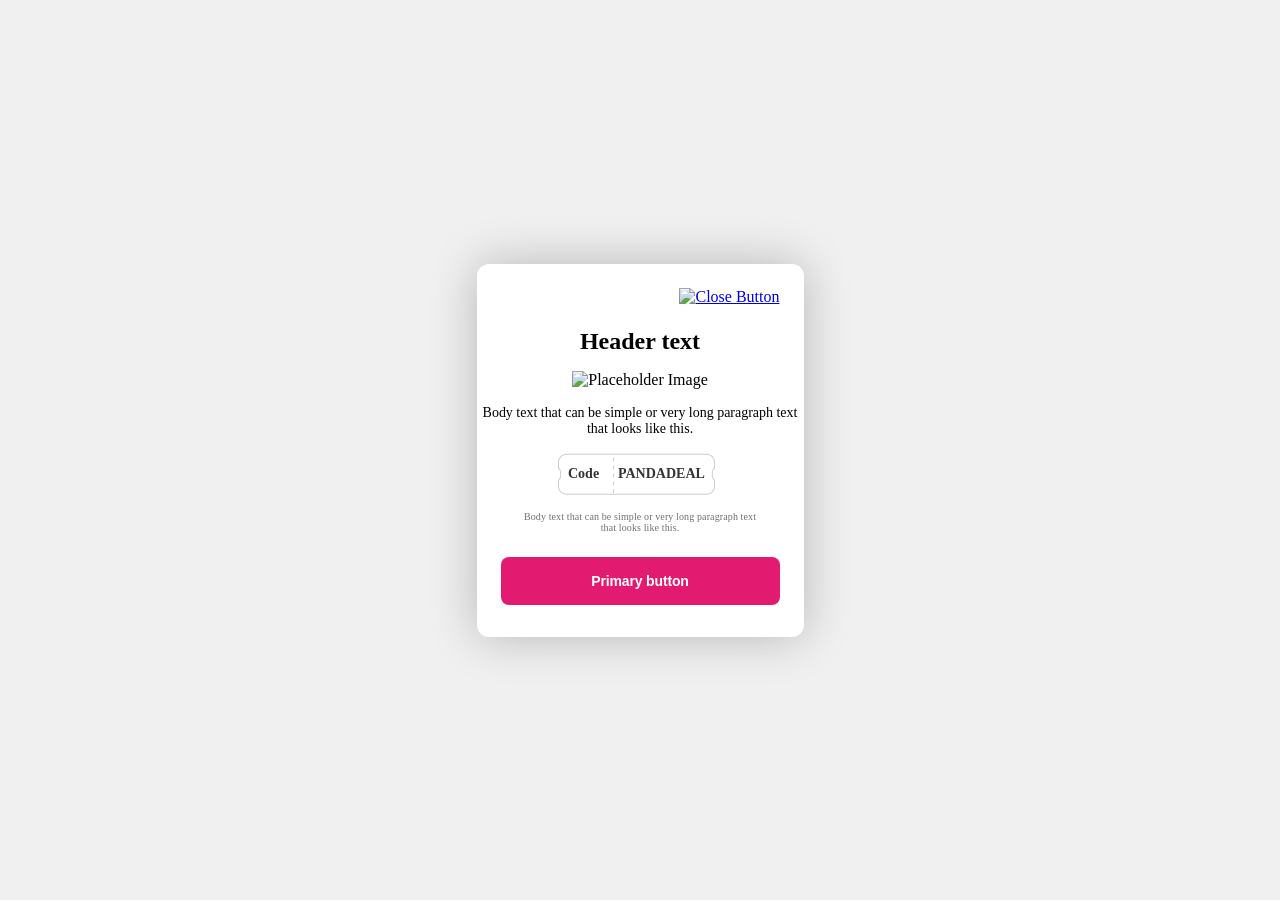
==== index.html @ 307c7c3d "new commit" ====
<!DOCTYPE html>
<html lang="en">

<head>
    <meta charset="UTF-8">
    <meta name="viewport" content="width=device-width, initial-scale=1.0">
    <title>In-App Message</title>
    <link rel="stylesheet" href="styles.css">
</head>

<body>
    <div class="message-container">
        <div class="header">
            <div class="button-close" id="btn-close">
                <a href="appboy://close"><img src="https://braze-images.com/appboy/communication/assets/svg_assets/files/668e70f3d74fef00594c760a/original.svg?1720611058" alt="Close Button"></a>
            </div>      
        </div>
        <div class="headline_container">
            <div class="headline-text">Header text</div>
        </div>
        <div class="message-image">
            <img src="https://braze-images.com/appboy/communication/assets/image_assets/images/668e70f36eff9f005a67e9f7/original.png?1720611059" alt="Placeholder Image">
        </div>
        <div class="message-body">
            <p class="body-heading">Body text that can be simple or very long paragraph text that looks like this.</p>
            <div class="code-frame"> 
                <svg xmlns="http://www.w3.org/2000/svg" width="157" height="42"
                    viewBox="0 0 157 42" fill="none">
                    <path fill-rule="evenodd" clip-rule="evenodd"
                        d="M0.5 9.25C0.5 4.83172 4.08172 1.25 8.5 1.25H148.5C152.918 1.25 156.5 4.83172 156.5 9.25V15.3325C155.209 15.8075 154.225 18.276 154.225 21.25C154.225 24.224 155.209 26.6925 156.5 27.1675V33.25C156.5 37.6683 152.918 41.25 148.5 41.25H8.5C4.08172 41.25 0.5 37.6683 0.5 33.25V27.1656C1.78874 26.6861 2.77022 24.2201 2.77022 21.25C2.77022 18.2799 1.78874 15.8139 0.5 15.3344V9.25Z"
                        fill="white" />
                    <path
                        d="M156.5 15.3325L156.673 15.8018L157 15.6813V15.3325H156.5ZM156.5 27.1675H157V26.8187L156.673 26.6982L156.5 27.1675ZM0.5 27.1656L0.32563 26.697L0 26.8182V27.1656H0.5ZM0.5 15.3344H0V15.6818L0.32563 15.803L0.5 15.3344ZM8.5 0.75C3.80558 0.75 0 4.55558 0 9.25H1C1 5.10786 4.35786 1.75 8.5 1.75V0.75ZM148.5 0.75H8.5V1.75H148.5V0.75ZM157 9.25C157 4.55558 153.194 0.75 148.5 0.75V1.75C152.642 1.75 156 5.10787 156 9.25H157ZM157 15.3325V9.25H156V15.3325H157ZM154.725 21.25C154.725 19.8138 154.963 18.5162 155.344 17.5353C155.737 16.5255 156.234 15.9629 156.673 15.8018L156.327 14.8632C155.474 15.177 154.834 16.0862 154.412 17.173C153.979 18.2886 153.725 19.7123 153.725 21.25H154.725ZM156.673 26.6982C156.234 26.5371 155.737 25.9745 155.344 24.9647C154.963 23.9838 154.725 22.6862 154.725 21.25H153.725C153.725 22.7877 153.979 24.2114 154.412 25.327C154.834 26.4138 155.474 27.323 156.327 27.6368L156.673 26.6982ZM157 33.25V27.1675H156V33.25H157ZM148.5 41.75C153.194 41.75 157 37.9444 157 33.25H156C156 37.3921 152.642 40.75 148.5 40.75V41.75ZM8.5 41.75H148.5V40.75H8.5V41.75ZM0 33.25C0 37.9444 3.80558 41.75 8.5 41.75V40.75C4.35786 40.75 1 37.3921 1 33.25H0ZM0 27.1656V33.25H1V27.1656H0ZM2.27022 21.25C2.27022 22.6843 2.03262 23.9804 1.65224 24.9609C1.26074 25.9701 0.763807 26.534 0.32563 26.697L0.67437 27.6342C1.52493 27.3177 2.16311 26.4089 2.58454 25.3226C3.01709 24.2077 3.27022 22.7857 3.27022 21.25H2.27022ZM0.32563 15.803C0.763807 15.966 1.26074 16.5299 1.65224 17.5391C2.03262 18.5196 2.27022 19.8157 2.27022 21.25H3.27022C3.27022 19.7143 3.01709 18.2923 2.58454 17.1774C2.16311 16.0911 1.52493 15.1823 0.67437 14.8658L0.32563 15.803ZM0 9.25V15.3344H1V9.25H0Z"
                        fill="#C5CFD1" />
                    <text x="10" y="25" font-family="SF Pro" font-size="14" font-weight="700" fill="#333333">Code</text>
                    <svg x="55" y="0" xmlns="http://www.w3.org/2000/svg" width="1" height="49" viewBox="0 0 1 41"
                        fill="none">
                        <path d="M0.5 0.25V40.25" stroke="#C5CFD1" stroke-dasharray="4 4" />
                    </svg>
                    <text x="60" y="25" font-family="SF Pro" font-size="14" font-weight="700"
                        fill="#333333">PANDADEAL</text>
                </svg>

            </div>
            <p class="body-paragraph">Body text that can be simple or very long paragraph text that looks like this.</p>
        </div>

        <div class="message-footer">
            <button class="primary-button">Primary button</button>
        </div>
    </div>
</body>

</html>
---- styles.css ----
:root {
    --primary-color: #E21B70;
    --primary-neutral: #333333;
    --secondary-neutral: #707070;
    --white: #ffffff;
    --headline-font-size: 24px;
    --h2-font-size: 14px;
    --p-font-size: 10px;
    --headline-line-height: 28px;
    --h2-line-height: 16px;
    --p-line-height: 11px;
    --headline-weight: 700;
    --h2-weight: 400;
    --h2-space: -0.015px;
    --p-space: 0.12px;

    --code-font-size: 14px;
    --code-line-height: 16px;
    --code-letter-spacing: -0.15px;
    --modal-shadow: 0px 0px 48px 0px rgba(0, 0, 0, 0.24);
}

@font-face {
    font-family: "SF Pro";
    src: url('https://braze-images.com/appboy/communication/assets/font_assets/files/668e7017650b090063bf6ae3/original.otf?1720610839') format("opentype");
    font-weight: 400;
    font-style: normal;
  }
  
  @font-face {
    font-family: "SF Pro";
    src: url(./fonts/SF-Pro-Text-Light.otf) format("opentype");
    font-weight: 200;
    font-style: normal;
  }
  
  @font-face {
    font-family: "Arandir";
    src: url('https://braze-images.com/appboy/communication/assets/font_assets/files/668e70162c3f1a00582545d1/original.otf?1720610838') format("opentype");
    font-weight: 300;
    font-style: normal;
  }
  
  @font-face {
    font-family: "Arandir";
    src: url('https://braze-images.com/appboy/communication/assets/font_assets/files/668e701662847c0058a18f76/original.otf?1720610838') format("opentype");
    font-weight: 700;
    font-style: normal;
  }
  
body {
    font-family: "SF Pro";
    display: flex;
    justify-content: center;
    align-items: center;
    height: 100vh;
    margin: 0;
    background-color: #f0f0f0;
}

.message-container {
    background: var(--white);
    border-radius: 12px;
    box-shadow: var(--modal-shadow);
    width: 327px;
    text-align: center;
    position: relative;
}

.header {
    padding: 24px 24px 24px 24px;
    position: relative;
}

.button-close {
    height: 16px;
    position: absolute;
    right: 24px;
    top: 24px;
    z-index: 99;
}

.headline_container {
    display: flex;
    padding: 16px 24px 16px 24px;
    flex-direction: column;
    align-items: center;
    gap: 8px;
    align-self: stretch;

}

.headline-text {
    font-family: "Arandir";
    font-size: var(--headline-font-size);
    font-weight: var(--headline-weight);
    font-feature-settings: 'salt' on;

}

.message-image img {
    width: 100%;
    height: 325.25px;
}

img {
    margin: 0;
   
    padding: 0;

}

.message-body {
    padding-top: 16px;
}

.body-heading {
    font-family: "SF Pro";
    font-size: var(--h2-font-size);
    font-weight: var(--h2-weight);
    line-height: var(--h2-line-height);
    letter-spacing: var(--h2-space);
    padding-bottom: 16px;
  

}
.body-heading p{
   margin: 0;
}

.body-paragraph {
    font-family: "SF Pro";
    font-size: var(--p-font-size);
    font-weight: var(--h2-weight);
    line-height: var(--p-line-height);
    letter-spacing: var(--p-space);
    color: var(--secondary-neutral);
    padding: 0px 40px;

}

.message-footer {
    padding: 24px 24px 32px 24px;
}

.primary-button {
    background: var(--primary-color);
    color: var(--white);
    height: 48px;
    padding: 12px 16px;
    border: none;
    border-radius: 8px;
    cursor: pointer;
    font-size: 14px;
    font-weight: 700;
    line-height: 16px;
    letter-spacing: -0.15px;
    width: 100%;
}

.message-body p {
    margin: 0;

}
.code-frame {
    display: flex;
    align-items: center;
    justify-content: center;
    margin-bottom: 16px;
}

.code-frame svg {
    margin-right: 8px;
}

.code-text {
    display: flex;
    align-items: center;
    font-family: "SF Pro";
    font-size: var(--code-font-size);
    font-weight: var(--headline-weight);
    color: var(--primary-neutral);

}

.code-text span:first-child {
    margin-right: 8px;
    font-weight: var(--h2-weight);
}
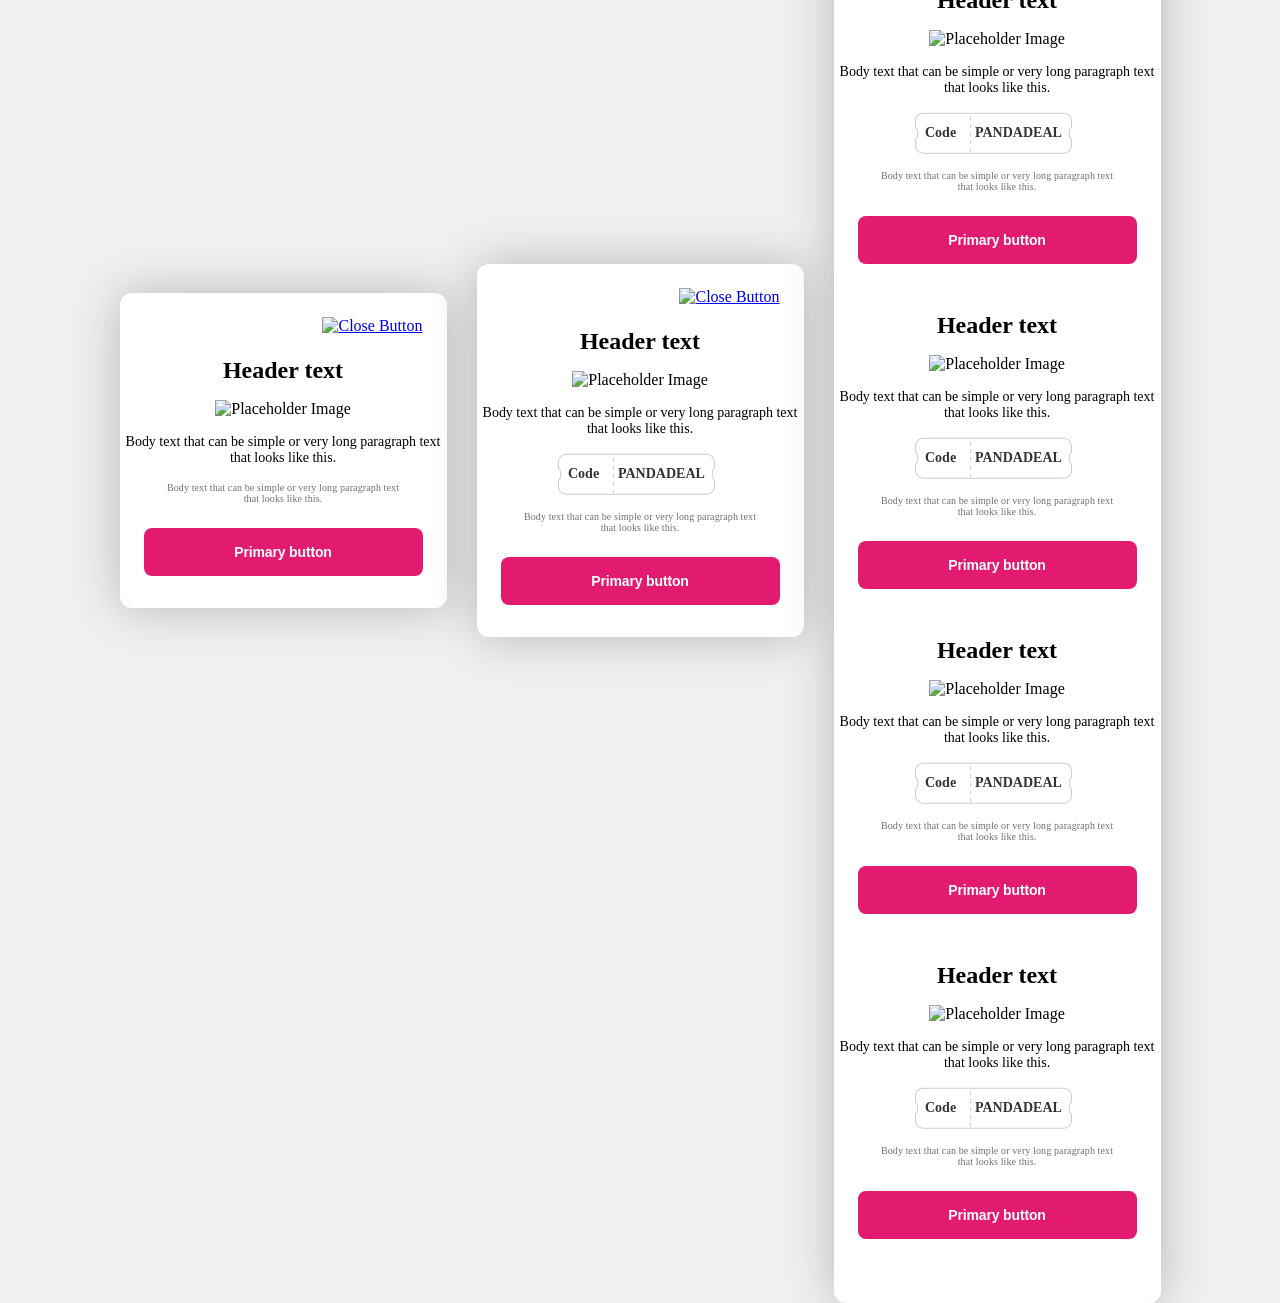
==== commit 3adb0bfa: "demo" ====
--- a/index.html
+++ b/index.html
@@ -3,12 +3,38 @@
 
 <head>
     <meta charset="UTF-8">
-    <meta name="viewport" content="width=device-width, initial-scale=1.0">
-    <title>In-App Message</title>
+    <meta name="viewport" content="width=device-width, initial-scale=1, maximum-scale=1">
+    <title>In-App Message with Slides</title>
+
+    <!-- Slick CSS -->
+    <link rel="stylesheet" href="https://cdnjs.cloudflare.com/ajax/libs/slick-carousel/1.8.1/slick.min.css">
+    <link rel="stylesheet" href="slick.css">
     <link rel="stylesheet" href="styles.css">
 </head>
 
 <body>
+    
+    <div class="message-container">
+        <div class="header">
+            <div class="button-close" id="btn-close">
+                <a href="appboy://close"><img src="https://braze-images.com/appboy/communication/assets/svg_assets/files/668e70f3d74fef00594c760a/original.svg?1720611058" alt="Close Button"></a>
+            </div>      
+        </div>
+        <div class="headline_container">
+            <div class="headline-text">Header text</div>
+        </div>
+        <div class="message-image">
+            <img src="https://braze-images.com/appboy/communication/assets/image_assets/images/668e70f36eff9f005a67e9f7/original.png?1720611059" alt="Placeholder Image">
+        </div>
+        <div class="message-body">
+            <p class="body-heading">Body text that can be simple or very long paragraph text that looks like this.</p>
+            <p class="body-paragraph">Body text that can be simple or very long paragraph text that looks like this.</p>
+        </div>
+        <div class="message-footer">
+            <button class="primary-button">Primary button</button>
+        </div>
+    </div>
+    <div style="padding-right: 30px;"></div>
     <div class="message-container">
         <div class="header">
             <div class="button-close" id="btn-close">
@@ -49,6 +75,193 @@
             <button class="primary-button">Primary button</button>
         </div>
     </div>
+    <div style="padding-right: 30px;"></div>
+
+    <div class="message-container">
+        <div class="header">
+            <div class="button-close" id="btn-close">
+                <a href="appboy://close"><img src="https://braze-images.com/appboy/communication/assets/svg_assets/files/668e70f3d74fef00594c760a/original.svg?1720611058" alt="Close Button"></a>
+            </div>      
+        </div>
+        <div class="slick-container">
+            <div class="slick-slide">
+                <div class="headline_container">
+                    <div class="headline-text">Header text</div>
+                </div>
+                <div class="message-image">
+                    <img src="https://braze-images.com/appboy/communication/assets/image_assets/images/668e70f36eff9f005a67e9f7/original.png?1720611059" alt="Placeholder Image">
+                </div>
+                <div class="message-body">
+                    <p class="body-heading">Body text that can be simple or very long paragraph text that looks like this.</p>
+                    <div class="code-frame"> 
+                        <svg xmlns="http://www.w3.org/2000/svg" width="157" height="42"
+                            viewBox="0 0 157 42" fill="none">
+                            <path fill-rule="evenodd" clip-rule="evenodd"
+                                d="M0.5 9.25C0.5 4.83172 4.08172 1.25 8.5 1.25H148.5C152.918 1.25 156.5 4.83172 156.5 9.25V15.3325C155.209 15.8075 154.225 18.276 154.225 21.25C154.225 24.224 155.209 26.6925 156.5 27.1675V33.25C156.5 37.6683 152.918 41.25 148.5 41.25H8.5C4.08172 41.25 0.5 37.6683 0.5 33.25V27.1656C1.78874 26.6861 2.77022 24.2201 2.77022 21.25C2.77022 18.2799 1.78874 15.8139 0.5 15.3344V9.25Z"
+                                fill="white" />
+                            <path
+                                d="M156.5 15.3325L156.673 15.8018L157 15.6813V15.3325H156.5ZM156.5 27.1675H157V26.8187L156.673 26.6982L156.5 27.1675ZM0.5 27.1656L0.32563 26.697L0 26.8182V27.1656H0.5ZM0.5 15.3344H0V15.6818L0.32563 15.803L0.5 15.3344ZM8.5 0.75C3.80558 0.75 0 4.55558 0 9.25H1C1 5.10786 4.35786 1.75 8.5 1.75V0.75ZM148.5 0.75H8.5V1.75H148.5V0.75ZM157 9.25C157 4.55558 153.194 0.75 148.5 0.75V1.75C152.642 1.75 156 5.10787 156 9.25H157ZM157 15.3325V9.25H156V15.3325H157ZM154.725 21.25C154.725 19.8138 154.963 18.5162 155.344 17.5353C155.737 16.5255 156.234 15.9629 156.673 15.8018L156.327 14.8632C155.474 15.177 154.834 16.0862 154.412 17.173C153.979 18.2886 153.725 19.7123 153.725 21.25H154.725ZM156.673 26.6982C156.234 26.5371 155.737 25.9745 155.344 24.9647C154.963 23.9838 154.725 22.6862 154.725 21.25H153.725C153.725 22.7877 153.979 24.2114 154.412 25.327C154.834 26.4138 155.474 27.323 156.327 27.6368L156.673 26.6982ZM157 33.25V27.1675H156V33.25H157ZM148.5 41.75C153.194 41.75 157 37.9444 157 33.25H156C156 37.3921 152.642 40.75 148.5 40.75V41.75ZM8.5 41.75H148.5V40.75H8.5V41.75ZM0 33.25C0 37.9444 3.80558 41.75 8.5 41.75V40.75C4.35786 40.75 1 37.3921 1 33.25H0ZM0 27.1656V33.25H1V27.1656H0ZM2.27022 21.25C2.27022 22.6843 2.03262 23.9804 1.65224 24.9609C1.26074 25.9701 0.763807 26.534 0.32563 26.697L0.67437 27.6342C1.52493 27.3177 2.16311 26.4089 2.58454 25.3226C3.01709 24.2077 3.27022 22.7857 3.27022 21.25H2.27022ZM0.32563 15.803C0.763807 15.966 1.26074 16.5299 1.65224 17.5391C2.03262 18.5196 2.27022 19.8157 2.27022 21.25H3.27022C3.27022 19.7143 3.01709 18.2923 2.58454 17.1774C2.16311 16.0911 1.52493 15.1823 0.67437 14.8658L0.32563 15.803ZM0 9.25V15.3344H1V9.25H0Z"
+                                fill="#C5CFD1" />
+                            <text x="10" y="25" font-family="SF Pro" font-size="14" font-weight="700" fill="#333333">Code</text>
+                            <svg x="55" y="0" xmlns="http://www.w3.org/2000/svg" width="1" height="49" viewBox="0 0 1 41"
+                                fill="none">
+                                <path d="M0.5 0.25V40.25" stroke="#C5CFD1" stroke-dasharray="4 4" />
+                            </svg>
+                            <text x="60" y="25" font-family="SF Pro" font-size="14" font-weight="700"
+                                fill="#333333">PANDADEAL</text>
+                        </svg>
+                    </div>
+                    <p class="body-paragraph">Body text that can be simple or very long paragraph text that looks like this.</p>
+                </div>
+                <div class="message-footer">
+                    <button class="primary-button">Primary button</button>
+                </div>
+            </div>
+            <div class="slick-slide">
+                <div class="headline_container">
+                    <div class="headline-text">Header text</div>
+                </div>
+                <div class="message-image">
+                    <img src="https://braze-images.com/appboy/communication/assets/image_assets/images/668e70f36eff9f005a67e9f7/original.png?1720611059" alt="Placeholder Image">
+                </div>
+                <div class="message-body">
+                    <p class="body-heading">Body text that can be simple or very long paragraph text that looks like this.</p>
+                    <div class="code-frame"> 
+                        <svg xmlns="http://www.w3.org/2000/svg" width="157" height="42"
+                            viewBox="0 0 157 42" fill="none">
+                            <path fill-rule="evenodd" clip-rule="evenodd"
+                                d="M0.5 9.25C0.5 4.83172 4.08172 1.25 8.5 1.25H148.5C152.918 1.25 156.5 4.83172 156.5 9.25V15.3325C155.209 15.8075 154.225 18.276 154.225 21.25C154.225 24.224 155.209 26.6925 156.5 27.1675V33.25C156.5 37.6683 152.918 41.25 148.5 41.25H8.5C4.08172 41.25 0.5 37.6683 0.5 33.25V27.1656C1.78874 26.6861 2.77022 24.2201 2.77022 21.25C2.77022 18.2799 1.78874 15.8139 0.5 15.3344V9.25Z"
+                                fill="white" />
+                            <path
+                                d="M156.5 15.3325L156.673 15.8018L157 15.6813V15.3325H156.5ZM156.5 27.1675H157V26.8187L156.673 26.6982L156.5 27.1675ZM0.5 27.1656L0.32563 26.697L0 26.8182V27.1656H0.5ZM0.5 15.3344H0V15.6818L0.32563 15.803L0.5 15.3344ZM8.5 0.75C3.80558 0.75 0 4.55558 0 9.25H1C1 5.10786 4.35786 1.75 8.5 1.75V0.75ZM148.5 0.75H8.5V1.75H148.5V0.75ZM157 9.25C157 4.55558 153.194 0.75 148.5 0.75V1.75C152.642 1.75 156 5.10787 156 9.25H157ZM157 15.3325V9.25H156V15.3325H157ZM154.725 21.25C154.725 19.8138 154.963 18.5162 155.344 17.5353C155.737 16.5255 156.234 15.9629 156.673 15.8018L156.327 14.8632C155.474 15.177 154.834 16.0862 154.412 17.173C153.979 18.2886 153.725 19.7123 153.725 21.25H154.725ZM156.673 26.6982C156.234 26.5371 155.737 25.9745 155.344 24.9647C154.963 23.9838 154.725 22.6862 154.725 21.25H153.725C153.725 22.7877 153.979 24.2114 154.412 25.327C154.834 26.4138 155.474 27.323 156.327 27.6368L156.673 26.6982ZM157 33.25V27.1675H156V33.25H157ZM148.5 41.75C153.194 41.75 157 37.9444 157 33.25H156C156 37.3921 152.642 40.75 148.5 40.75V41.75ZM8.5 41.75H148.5V40.75H8.5V41.75ZM0 33.25C0 37.9444 3.80558 41.75 8.5 41.75V40.75C4.35786 40.75 1 37.3921 1 33.25H0ZM0 27.1656V33.25H1V27.1656H0ZM2.27022 21.25C2.27022 22.6843 2.03262 23.9804 1.65224 24.9609C1.26074 25.9701 0.763807 26.534 0.32563 26.697L0.67437 27.6342C1.52493 27.3177 2.16311 26.4089 2.58454 25.3226C3.01709 24.2077 3.27022 22.7857 3.27022 21.25H2.27022ZM0.32563 15.803C0.763807 15.966 1.26074 16.5299 1.65224 17.5391C2.03262 18.5196 2.27022 19.8157 2.27022 21.25H3.27022C3.27022 19.7143 3.01709 18.2923 2.58454 17.1774C2.16311 16.0911 1.52493 15.1823 0.67437 14.8658L0.32563 15.803ZM0 9.25V15.3344H1V9.25H0Z"
+                                fill="#C5CFD1" />
+                            <text x="10" y="25" font-family="SF Pro" font-size="14" font-weight="700" fill="#333333">Code</text>
+                            <svg x="55" y="0" xmlns="http://www.w3.org/2000/svg" width="1" height="49" viewBox="0 0 1 41"
+                                fill="none">
+                                <path d="M0.5 0.25V40.25" stroke="#C5CFD1" stroke-dasharray="4 4" />
+                            </svg>
+                            <text x="60" y="25" font-family="SF Pro" font-size="14" font-weight="700"
+                                fill="#333333">PANDADEAL</text>
+                        </svg>
+                    </div>
+                    <p class="body-paragraph">Body text that can be simple or very long paragraph text that looks like this.</p>
+                </div>
+                <div class="message-footer">
+                    <button class="primary-button">Primary button</button>
+                </div>
+            </div>
+            <div class="slick-slide">
+                <div class="headline_container">
+                    <div class="headline-text">Header text</div>
+                </div>
+                <div class="message-image">
+                    <img src="https://braze-images.com/appboy/communication/assets/image_assets/images/668e70f36eff9f005a67e9f7/original.png?1720611059" alt="Placeholder Image">
+                </div>
+                <div class="message-body">
+                    <p class="body-heading">Body text that can be simple or very long paragraph text that looks like this.</p>
+                    <div class="code-frame"> 
+                        <svg xmlns="http://www.w3.org/2000/svg" width="157" height="42"
+                            viewBox="0 0 157 42" fill="none">
+                            <path fill-rule="evenodd" clip-rule="evenodd"
+                                d="M0.5 9.25C0.5 4.83172 4.08172 1.25 8.5 1.25H148.5C152.918 1.25 156.5 4.83172 156.5 9.25V15.3325C155.209 15.8075 154.225 18.276 154.225 21.25C154.225 24.224 155.209 26.6925 156.5 27.1675V33.25C156.5 37.6683 152.918 41.25 148.5 41.25H8.5C4.08172 41.25 0.5 37.6683 0.5 33.25V27.1656C1.78874 26.6861 2.77022 24.2201 2.77022 21.25C2.77022 18.2799 1.78874 15.8139 0.5 15.3344V9.25Z"
+                                fill="white" />
+                            <path
+                                d="M156.5 15.3325L156.673 15.8018L157 15.6813V15.3325H156.5ZM156.5 27.1675H157V26.8187L156.673 26.6982L156.5 27.1675ZM0.5 27.1656L0.32563 26.697L0 26.8182V27.1656H0.5ZM0.5 15.3344H0V15.6818L0.32563 15.803L0.5 15.3344ZM8.5 0.75C3.80558 0.75 0 4.55558 0 9.25H1C1 5.10786 4.35786 1.75 8.5 1.75V0.75ZM148.5 0.75H8.5V1.75H148.5V0.75ZM157 9.25C157 4.55558 153.194 0.75 148.5 0.75V1.75C152.642 1.75 156 5.10787 156 9.25H157ZM157 15.3325V9.25H156V15.3325H157ZM154.725 21.25C154.725 19.8138 154.963 18.5162 155.344 17.5353C155.737 16.5255 156.234 15.9629 156.673 15.8018L156.327 14.8632C155.474 15.177 154.834 16.0862 154.412 17.173C153.979 18.2886 153.725 19.7123 153.725 21.25H154.725ZM156.673 26.6982C156.234 26.5371 155.737 25.9745 155.344 24.9647C154.963 23.9838 154.725 22.6862 154.725 21.25H153.725C153.725 22.7877 153.979 24.2114 154.412 25.327C154.834 26.4138 155.474 27.323 156.327 27.6368L156.673 26.6982ZM157 33.25V27.1675H156V33.25H157ZM148.5 41.75C153.194 41.75 157 37.9444 157 33.25H156C156 37.3921 152.642 40.75 148.5 40.75V41.75ZM8.5 41.75H148.5V40.75H8.5V41.75ZM0 33.25C0 37.9444 3.80558 41.75 8.5 41.75V40.75C4.35786 40.75 1 37.3921 1 33.25H0ZM0 27.1656V33.25H1V27.1656H0ZM2.27022 21.25C2.27022 22.6843 2.03262 23.9804 1.65224 24.9609C1.26074 25.9701 0.763807 26.534 0.32563 26.697L0.67437 27.6342C1.52493 27.3177 2.16311 26.4089 2.58454 25.3226C3.01709 24.2077 3.27022 22.7857 3.27022 21.25H2.27022ZM0.32563 15.803C0.763807 15.966 1.26074 16.5299 1.65224 17.5391C2.03262 18.5196 2.27022 19.8157 2.27022 21.25H3.27022C3.27022 19.7143 3.01709 18.2923 2.58454 17.1774C2.16311 16.0911 1.52493 15.1823 0.67437 14.8658L0.32563 15.803ZM0 9.25V15.3344H1V9.25H0Z"
+                                fill="#C5CFD1" />
+                            <text x="10" y="25" font-family="SF Pro" font-size="14" font-weight="700" fill="#333333">Code</text>
+                            <svg x="55" y="0" xmlns="http://www.w3.org/2000/svg" width="1" height="49" viewBox="0 0 1 41"
+                                fill="none">
+                                <path d="M0.5 0.25V40.25" stroke="#C5CFD1" stroke-dasharray="4 4" />
+                            </svg>
+                            <text x="60" y="25" font-family="SF Pro" font-size="14" font-weight="700"
+                                fill="#333333">PANDADEAL</text>
+                        </svg>
+                    </div>
+                    <p class="body-paragraph">Body text that can be simple or very long paragraph text that looks like this.</p>
+                </div>
+                <div class="message-footer">
+                    <button class="primary-button">Primary button</button>
+                </div>
+            </div>
+            <div class="slick-slide">
+                <div class="headline_container">
+                    <div class="headline-text">Header text</div>
+                </div>
+                <div class="message-image">
+                    <img src="https://braze-images.com/appboy/communication/assets/image_assets/images/668e70f36eff9f005a67e9f7/original.png?1720611059" alt="Placeholder Image">
+                </div>
+                <div class="message-body">
+                    <p class="body-heading">Body text that can be simple or very long paragraph text that looks like this.</p>
+                    <div class="code-frame"> 
+                        <svg xmlns="http://www.w3.org/2000/svg" width="157" height="42"
+                            viewBox="0 0 157 42" fill="none">
+                            <path fill-rule="evenodd" clip-rule="evenodd"
+                                d="M0.5 9.25C0.5 4.83172 4.08172 1.25 8.5 1.25H148.5C152.918 1.25 156.5 4.83172 156.5 9.25V15.3325C155.209 15.8075 154.225 18.276 154.225 21.25C154.225 24.224 155.209 26.6925 156.5 27.1675V33.25C156.5 37.6683 152.918 41.25 148.5 41.25H8.5C4.08172 41.25 0.5 37.6683 0.5 33.25V27.1656C1.78874 26.6861 2.77022 24.2201 2.77022 21.25C2.77022 18.2799 1.78874 15.8139 0.5 15.3344V9.25Z"
+                                fill="white" />
+                            <path
+                                d="M156.5 15.3325L156.673 15.8018L157 15.6813V15.3325H156.5ZM156.5 27.1675H157V26.8187L156.673 26.6982L156.5 27.1675ZM0.5 27.1656L0.32563 26.697L0 26.8182V27.1656H0.5ZM0.5 15.3344H0V15.6818L0.32563 15.803L0.5 15.3344ZM8.5 0.75C3.80558 0.75 0 4.55558 0 9.25H1C1 5.10786 4.35786 1.75 8.5 1.75V0.75ZM148.5 0.75H8.5V1.75H148.5V0.75ZM157 9.25C157 4.55558 153.194 0.75 148.5 0.75V1.75C152.642 1.75 156 5.10787 156 9.25H157ZM157 15.3325V9.25H156V15.3325H157ZM154.725 21.25C154.725 19.8138 154.963 18.5162 155.344 17.5353C155.737 16.5255 156.234 15.9629 156.673 15.8018L156.327 14.8632C155.474 15.177 154.834 16.0862 154.412 17.173C153.979 18.2886 153.725 19.7123 153.725 21.25H154.725ZM156.673 26.6982C156.234 26.5371 155.737 25.9745 155.344 24.9647C154.963 23.9838 154.725 22.6862 154.725 21.25H153.725C153.725 22.7877 153.979 24.2114 154.412 25.327C154.834 26.4138 155.474 27.323 156.327 27.6368L156.673 26.6982ZM157 33.25V27.1675H156V33.25H157ZM148.5 41.75C153.194 41.75 157 37.9444 157 33.25H156C156 37.3921 152.642 40.75 148.5 40.75V41.75ZM8.5 41.75H148.5V40.75H8.5V41.75ZM0 33.25C0 37.9444 3.80558 41.75 8.5 41.75V40.75C4.35786 40.75 1 37.3921 1 33.25H0ZM0 27.1656V33.25H1V27.1656H0ZM2.27022 21.25C2.27022 22.6843 2.03262 23.9804 1.65224 24.9609C1.26074 25.9701 0.763807 26.534 0.32563 26.697L0.67437 27.6342C1.52493 27.3177 2.16311 26.4089 2.58454 25.3226C3.01709 24.2077 3.27022 22.7857 3.27022 21.25H2.27022ZM0.32563 15.803C0.763807 15.966 1.26074 16.5299 1.65224 17.5391C2.03262 18.5196 2.27022 19.8157 2.27022 21.25H3.27022C3.27022 19.7143 3.01709 18.2923 2.58454 17.1774C2.16311 16.0911 1.52493 15.1823 0.67437 14.8658L0.32563 15.803ZM0 9.25V15.3344H1V9.25H0Z"
+                                fill="#C5CFD1" />
+                            <text x="10" y="25" font-family="SF Pro" font-size="14" font-weight="700" fill="#333333">Code</text>
+                            <svg x="55" y="0" xmlns="http://www.w3.org/2000/svg" width="1" height="49" viewBox="0 0 1 41"
+                                fill="none">
+                                <path d="M0.5 0.25V40.25" stroke="#C5CFD1" stroke-dasharray="4 4" />
+                            </svg>
+                            <text x="60" y="25" font-family="SF Pro" font-size="14" font-weight="700"
+                                fill="#333333">PANDADEAL</text>
+                        </svg>
+                    </div>
+                    <p class="body-paragraph">Body text that can be simple or very long paragraph text that looks like this.</p>
+                </div>
+                <div class="message-footer">
+                    <button class="primary-button">Primary button</button>
+                </div>
+            </div>
+            <div class="slick-slide">
+                <div class="headline_container">
+                    <div class="headline-text">Header text</div>
+                </div>
+                <div class="message-image">
+                    <img src="https://braze-images.com/appboy/communication/assets/image_assets/images/668e70f36eff9f005a67e9f7/original.png?1720611059" alt="Placeholder Image">
+                </div>
+                <div class="message-body">
+                    <p class="body-heading">Body text that can be simple or very long paragraph text that looks like this.</p>
+                    <div class="code-frame"> 
+                        <svg xmlns="http://www.w3.org/2000/svg" width="157" height="42"
+                            viewBox="0 0 157 42" fill="none">
+                            <path fill-rule="evenodd" clip-rule="evenodd"
+                                d="M0.5 9.25C0.5 4.83172 4.08172 1.25 8.5 1.25H148.5C152.918 1.25 156.5 4.83172 156.5 9.25V15.3325C155.209 15.8075 154.225 18.276 154.225 21.25C154.225 24.224 155.209 26.6925 156.5 27.1675V33.25C156.5 37.6683 152.918 41.25 148.5 41.25H8.5C4.08172 41.25 0.5 37.6683 0.5 33.25V27.1656C1.78874 26.6861 2.77022 24.2201 2.77022 21.25C2.77022 18.2799 1.78874 15.8139 0.5 15.3344V9.25Z"
+                                fill="white" />
+                            <path
+                                d="M156.5 15.3325L156.673 15.8018L157 15.6813V15.3325H156.5ZM156.5 27.1675H157V26.8187L156.673 26.6982L156.5 27.1675ZM0.5 27.1656L0.32563 26.697L0 26.8182V27.1656H0.5ZM0.5 15.3344H0V15.6818L0.32563 15.803L0.5 15.3344ZM8.5 0.75C3.80558 0.75 0 4.55558 0 9.25H1C1 5.10786 4.35786 1.75 8.5 1.75V0.75ZM148.5 0.75H8.5V1.75H148.5V0.75ZM157 9.25C157 4.55558 153.194 0.75 148.5 0.75V1.75C152.642 1.75 156 5.10787 156 9.25H157ZM157 15.3325V9.25H156V15.3325H157ZM154.725 21.25C154.725 19.8138 154.963 18.5162 155.344 17.5353C155.737 16.5255 156.234 15.9629 156.673 15.8018L156.327 14.8632C155.474 15.177 154.834 16.0862 154.412 17.173C153.979 18.2886 153.725 19.7123 153.725 21.25H154.725ZM156.673 26.6982C156.234 26.5371 155.737 25.9745 155.344 24.9647C154.963 23.9838 154.725 22.6862 154.725 21.25H153.725C153.725 22.7877 153.979 24.2114 154.412 25.327C154.834 26.4138 155.474 27.323 156.327 27.6368L156.673 26.6982ZM157 33.25V27.1675H156V33.25H157ZM148.5 41.75C153.194 41.75 157 37.9444 157 33.25H156C156 37.3921 152.642 40.75 148.5 40.75V41.75ZM8.5 41.75H148.5V40.75H8.5V41.75ZM0 33.25C0 37.9444 3.80558 41.75 8.5 41.75V40.75C4.35786 40.75 1 37.3921 1 33.25H0ZM0 27.1656V33.25H1V27.1656H0ZM2.27022 21.25C2.27022 22.6843 2.03262 23.9804 1.65224 24.9609C1.26074 25.9701 0.763807 26.534 0.32563 26.697L0.67437 27.6342C1.52493 27.3177 2.16311 26.4089 2.58454 25.3226C3.01709 24.2077 3.27022 22.7857 3.27022 21.25H2.27022ZM0.32563 15.803C0.763807 15.966 1.26074 16.5299 1.65224 17.5391C2.03262 18.5196 2.27022 19.8157 2.27022 21.25H3.27022C3.27022 19.7143 3.01709 18.2923 2.58454 17.1774C2.16311 16.0911 1.52493 15.1823 0.67437 14.8658L0.32563 15.803ZM0 9.25V15.3344H1V9.25H0Z"
+                                fill="#C5CFD1" />
+                            <text x="10" y="25" font-family="SF Pro" font-size="14" font-weight="700" fill="#333333">Code</text>
+                            <svg x="55" y="0" xmlns="http://www.w3.org/2000/svg" width="1" height="49" viewBox="0 0 1 41"
+                                fill="none">
+                                <path d="M0.5 0.25V40.25" stroke="#C5CFD1" stroke-dasharray="4 4" />
+                            </svg>
+                            <text x="60" y="25" font-family="SF Pro" font-size="14" font-weight="700"
+                                fill="#333333">PANDADEAL</text>
+                        </svg>
+                    </div>
+                    <p class="body-paragraph">Body text that can be simple or very long paragraph text that looks like this.</p>
+                </div>
+                <div class="message-footer">
+                    <button class="primary-button">Primary button</button>
+                </div>
+            </div>
+        </div>
+
+      <div class="slick-controls">
+            <img class="slick-prev" src="https://braze-images.com/appboy/communication/assets/svg_assets/files/668e70f350547b005adc2de9/original.svg?1720611059" alt="">
+            <div class="slick-dots"></div>
+            <img class="slick-next" src="https://braze-images.com/appboy/communication/assets/svg_assets/files/668e70f3568e4d00591649b5/original.svg?1720611059" alt="">
+        </div> 
+    </div>
+
+    <!-- jQuery and Slick JS -->
+    <script src="https://ajax.googleapis.com/ajax/libs/jquery/3.6.0/jquery.min.js"></script>
+    <script src="https://cdnjs.cloudflare.com/ajax/libs/slick-carousel/1.8.1/slick.min.js"></script>
+    <script src="script.js"></script>
 </body>
 
-</html>+</html>
--- a/styles.css
+++ b/styles.css
@@ -3,6 +3,7 @@
     --primary-neutral: #333333;
     --secondary-neutral: #707070;
     --white: #ffffff;
+    --neutral-inactive: #CACACA;
     --headline-font-size: 24px;
     --h2-font-size: 14px;
     --p-font-size: 10px;
@@ -13,14 +14,10 @@
     --h2-weight: 400;
     --h2-space: -0.015px;
     --p-space: 0.12px;
-
-    --code-font-size: 14px;
-    --code-line-height: 16px;
-    --code-letter-spacing: -0.15px;
     --modal-shadow: 0px 0px 48px 0px rgba(0, 0, 0, 0.24);
-}
-
-@font-face {
+  }
+  
+  @font-face {
     font-family: "SF Pro";
     src: url('https://braze-images.com/appboy/communication/assets/font_assets/files/668e7017650b090063bf6ae3/original.otf?1720610839') format("opentype");
     font-weight: 400;
@@ -48,7 +45,7 @@
     font-style: normal;
   }
   
-body {
+  body {
     font-family: "SF Pro";
     display: flex;
     justify-content: center;
@@ -56,65 +53,65 @@
     height: 100vh;
     margin: 0;
     background-color: #f0f0f0;
-}
-
-.message-container {
+  }
+  
+  .message-container {
     background: var(--white);
     border-radius: 12px;
     box-shadow: var(--modal-shadow);
     width: 327px;
     text-align: center;
     position: relative;
-}
-
-.header {
+  }
+  
+  .header {
     padding: 24px 24px 24px 24px;
     position: relative;
-}
-
-.button-close {
+  }
+  
+  .button-close {
     height: 16px;
     position: absolute;
     right: 24px;
     top: 24px;
     z-index: 99;
-}
-
-.headline_container {
+  }
+  
+  .headline_container {
     display: flex;
     padding: 16px 24px 16px 24px;
     flex-direction: column;
     align-items: center;
     gap: 8px;
     align-self: stretch;
-
-}
-
-.headline-text {
+  
+  }
+  
+  .headline-text {
     font-family: "Arandir";
     font-size: var(--headline-font-size);
     font-weight: var(--headline-weight);
     font-feature-settings: 'salt' on;
-
-}
-
-.message-image img {
+  
+  }
+  
+  .message-image img {
     width: 100%;
     height: 325.25px;
-}
-
-img {
+  }
+  
+  img {
     margin: 0;
    
     padding: 0;
-
-}
-
-.message-body {
+  
+  }
+  
+  .message-body {
     padding-top: 16px;
-}
-
-.body-heading {
+  }
+  
+  .body-heading {
     font-family: "SF Pro";
     font-size: var(--h2-font-size);
     font-weight: var(--h2-weight);
@@ -122,13 +119,39 @@
     letter-spacing: var(--h2-space);
     padding-bottom: 16px;
   
-
-}
-.body-heading p{
+  
+  }
+  .body-heading p{
    margin: 0;
-}
-
-.body-paragraph {
+  }
+  .code-frame {
+    display: flex;
+    align-items: center;
+    justify-content: center;
+    margin-bottom: 16px;
+  }
+  
+  .code-frame svg {
+    margin-right: 8px;
+  }
+  
+  .code-text {
+    display: flex;
+    align-items: center;
+    font-family: "SF Pro";
+    font-size: var(--code-font-size);
+    font-weight: var(--headline-weight);
+    color: var(--primary-neutral);
+  
+  }
+  
+  .code-text span:first-child {
+    margin-right: 8px;
+    font-weight: var(--h2-weight);
+  }
+  
+  
+  .body-paragraph {
     font-family: "SF Pro";
     font-size: var(--p-font-size);
     font-weight: var(--h2-weight);
@@ -136,14 +159,14 @@
     letter-spacing: var(--p-space);
     color: var(--secondary-neutral);
     padding: 0px 40px;
-
-}
-
-.message-footer {
+  
+  }
+  
+  .message-footer {
     padding: 24px 24px 32px 24px;
-}
-
-.primary-button {
+  }
+  
+  .primary-button {
     background: var(--primary-color);
     color: var(--white);
     height: 48px;
@@ -156,34 +179,90 @@
     line-height: 16px;
     letter-spacing: -0.15px;
     width: 100%;
-}
-
-.message-body p {
-    margin: 0;
-
-}
-.code-frame {
-    display: flex;
-    align-items: center;
-    justify-content: center;
-    margin-bottom: 16px;
-}
-
-.code-frame svg {
-    margin-right: 8px;
-}
-
-.code-text {
-    display: flex;
-    align-items: center;
-    font-family: "SF Pro";
-    font-size: var(--code-font-size);
-    font-weight: var(--headline-weight);
-    color: var(--primary-neutral);
-
-}
-
-.code-text span:first-child {
-    margin-right: 8px;
-    font-weight: var(--h2-weight);
-}
+  }
+  
+  .message-body p {
+    margin: 0;
+  
+  }
+  
+  .slick-controls {
+    position: relative;
+    display: flex;
+    justify-content: center;
+    align-items: center;
+    padding-bottom: 32px;
+  }
+  
+  .slick-prev,
+  .slick-next {
+    font-size: 0;
+    line-height: 0;
+    position: absolute;
+    display: block;
+    width: 16px;
+    height: 16px;
+    padding: 0;
+    cursor: pointer;
+    color: transparent;
+    border: none;
+    outline: none;
+    background: transparent;
+  }
+  
+  .slick-prev {
+    left: 24px;
+  }
+  
+  .slick-next {
+    right: 24px;
+  }
+  
+  .slick-dots {
+    display: flex !important;
+    justify-content: center;
+    align-items: center;
+    list-style: none;
+    padding: 0;
+    margin: 0;
+    position: absolute;
+    bottom: 15px;
+    left: 50%;
+    transform: translateX(-50%);
+  }
+  
+  .slick-dots li {
+    position: relative;
+    display: inline-block;
+    padding: 0;
+    cursor: pointer;
+    transition: margin 0.3s ease;
+  }
+  
+  .slick-dots li button {
+    font-size: 0;
+    line-height: 0;
+    display: block;
+    height: 8px;
+    padding: 0;
+    cursor: pointer;
+    color: transparent;
+    border: 0;
+    outline: none;
+    background: transparent;
+    transition: width 0.3s ease;
+  }
+  
+  .slick-dots li button:before {
+    content: '';
+    display: block;
+    height: 8px;
+    background-color: var(--neutral-inactive);
+    border-radius: 4px;
+    transition: background-color 0.3s ease;
+  }
+  
+  .slick-dots li.slick-active button:before {
+    background-color: var(--secondary-neutral);
+  }
+  
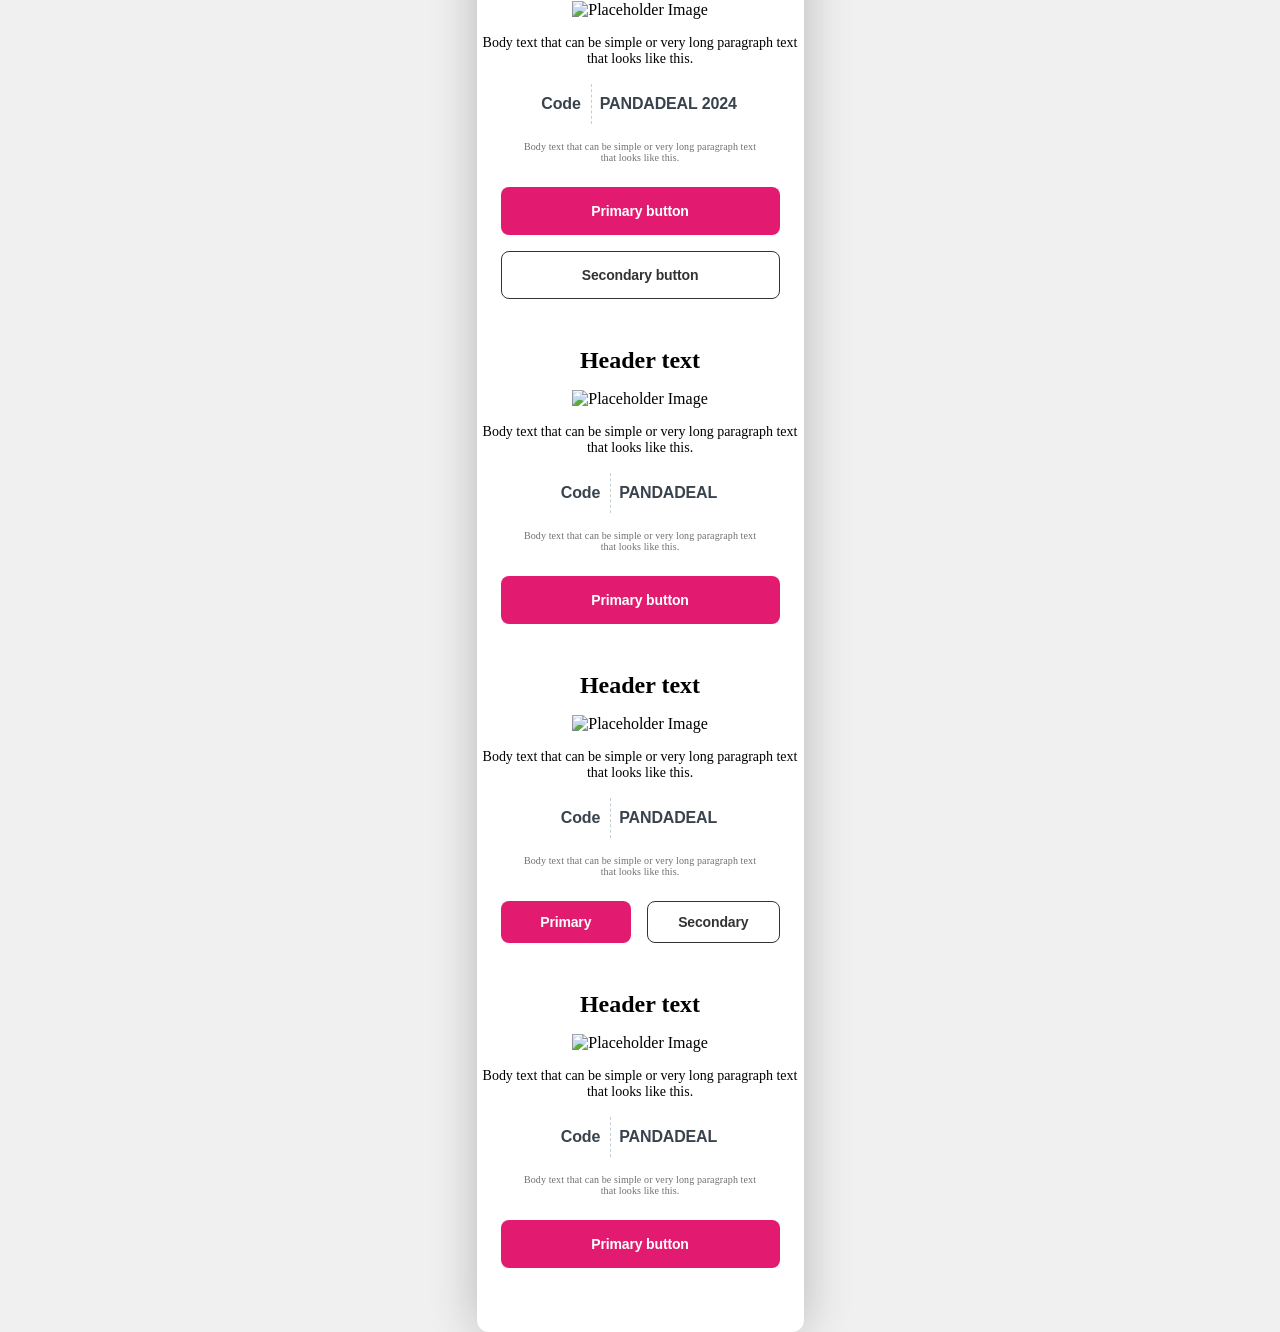
==== commit c2fa5ff6: "updates" ====
--- a/index.html
+++ b/index.html
@@ -8,75 +8,11 @@
 
     <!-- Slick CSS -->
     <link rel="stylesheet" href="https://cdnjs.cloudflare.com/ajax/libs/slick-carousel/1.8.1/slick.min.css">
-    <link rel="stylesheet" href="slick.css">
     <link rel="stylesheet" href="styles.css">
+    <link href="https://fonts.cdnfonts.com/css/sf-pro-display" rel="stylesheet">
 </head>
 
 <body>
-    
-    <div class="message-container">
-        <div class="header">
-            <div class="button-close" id="btn-close">
-                <a href="appboy://close"><img src="https://braze-images.com/appboy/communication/assets/svg_assets/files/668e70f3d74fef00594c760a/original.svg?1720611058" alt="Close Button"></a>
-            </div>      
-        </div>
-        <div class="headline_container">
-            <div class="headline-text">Header text</div>
-        </div>
-        <div class="message-image">
-            <img src="https://braze-images.com/appboy/communication/assets/image_assets/images/668e70f36eff9f005a67e9f7/original.png?1720611059" alt="Placeholder Image">
-        </div>
-        <div class="message-body">
-            <p class="body-heading">Body text that can be simple or very long paragraph text that looks like this.</p>
-            <p class="body-paragraph">Body text that can be simple or very long paragraph text that looks like this.</p>
-        </div>
-        <div class="message-footer">
-            <button class="primary-button">Primary button</button>
-        </div>
-    </div>
-    <div style="padding-right: 30px;"></div>
-    <div class="message-container">
-        <div class="header">
-            <div class="button-close" id="btn-close">
-                <a href="appboy://close"><img src="https://braze-images.com/appboy/communication/assets/svg_assets/files/668e70f3d74fef00594c760a/original.svg?1720611058" alt="Close Button"></a>
-            </div>      
-        </div>
-        <div class="headline_container">
-            <div class="headline-text">Header text</div>
-        </div>
-        <div class="message-image">
-            <img src="https://braze-images.com/appboy/communication/assets/image_assets/images/668e70f36eff9f005a67e9f7/original.png?1720611059" alt="Placeholder Image">
-        </div>
-        <div class="message-body">
-            <p class="body-heading">Body text that can be simple or very long paragraph text that looks like this.</p>
-            <div class="code-frame"> 
-                <svg xmlns="http://www.w3.org/2000/svg" width="157" height="42"
-                    viewBox="0 0 157 42" fill="none">
-                    <path fill-rule="evenodd" clip-rule="evenodd"
-                        d="M0.5 9.25C0.5 4.83172 4.08172 1.25 8.5 1.25H148.5C152.918 1.25 156.5 4.83172 156.5 9.25V15.3325C155.209 15.8075 154.225 18.276 154.225 21.25C154.225 24.224 155.209 26.6925 156.5 27.1675V33.25C156.5 37.6683 152.918 41.25 148.5 41.25H8.5C4.08172 41.25 0.5 37.6683 0.5 33.25V27.1656C1.78874 26.6861 2.77022 24.2201 2.77022 21.25C2.77022 18.2799 1.78874 15.8139 0.5 15.3344V9.25Z"
-                        fill="white" />
-                    <path
-                        d="M156.5 15.3325L156.673 15.8018L157 15.6813V15.3325H156.5ZM156.5 27.1675H157V26.8187L156.673 26.6982L156.5 27.1675ZM0.5 27.1656L0.32563 26.697L0 26.8182V27.1656H0.5ZM0.5 15.3344H0V15.6818L0.32563 15.803L0.5 15.3344ZM8.5 0.75C3.80558 0.75 0 4.55558 0 9.25H1C1 5.10786 4.35786 1.75 8.5 1.75V0.75ZM148.5 0.75H8.5V1.75H148.5V0.75ZM157 9.25C157 4.55558 153.194 0.75 148.5 0.75V1.75C152.642 1.75 156 5.10787 156 9.25H157ZM157 15.3325V9.25H156V15.3325H157ZM154.725 21.25C154.725 19.8138 154.963 18.5162 155.344 17.5353C155.737 16.5255 156.234 15.9629 156.673 15.8018L156.327 14.8632C155.474 15.177 154.834 16.0862 154.412 17.173C153.979 18.2886 153.725 19.7123 153.725 21.25H154.725ZM156.673 26.6982C156.234 26.5371 155.737 25.9745 155.344 24.9647C154.963 23.9838 154.725 22.6862 154.725 21.25H153.725C153.725 22.7877 153.979 24.2114 154.412 25.327C154.834 26.4138 155.474 27.323 156.327 27.6368L156.673 26.6982ZM157 33.25V27.1675H156V33.25H157ZM148.5 41.75C153.194 41.75 157 37.9444 157 33.25H156C156 37.3921 152.642 40.75 148.5 40.75V41.75ZM8.5 41.75H148.5V40.75H8.5V41.75ZM0 33.25C0 37.9444 3.80558 41.75 8.5 41.75V40.75C4.35786 40.75 1 37.3921 1 33.25H0ZM0 27.1656V33.25H1V27.1656H0ZM2.27022 21.25C2.27022 22.6843 2.03262 23.9804 1.65224 24.9609C1.26074 25.9701 0.763807 26.534 0.32563 26.697L0.67437 27.6342C1.52493 27.3177 2.16311 26.4089 2.58454 25.3226C3.01709 24.2077 3.27022 22.7857 3.27022 21.25H2.27022ZM0.32563 15.803C0.763807 15.966 1.26074 16.5299 1.65224 17.5391C2.03262 18.5196 2.27022 19.8157 2.27022 21.25H3.27022C3.27022 19.7143 3.01709 18.2923 2.58454 17.1774C2.16311 16.0911 1.52493 15.1823 0.67437 14.8658L0.32563 15.803ZM0 9.25V15.3344H1V9.25H0Z"
-                        fill="#C5CFD1" />
-                    <text x="10" y="25" font-family="SF Pro" font-size="14" font-weight="700" fill="#333333">Code</text>
-                    <svg x="55" y="0" xmlns="http://www.w3.org/2000/svg" width="1" height="49" viewBox="0 0 1 41"
-                        fill="none">
-                        <path d="M0.5 0.25V40.25" stroke="#C5CFD1" stroke-dasharray="4 4" />
-                    </svg>
-                    <text x="60" y="25" font-family="SF Pro" font-size="14" font-weight="700"
-                        fill="#333333">PANDADEAL</text>
-                </svg>
-
-            </div>
-            <p class="body-paragraph">Body text that can be simple or very long paragraph text that looks like this.</p>
-        </div>
-
-        <div class="message-footer">
-            <button class="primary-button">Primary button</button>
-        </div>
-    </div>
-    <div style="padding-right: 30px;"></div>
-
     <div class="message-container">
         <div class="header">
             <div class="button-close" id="btn-close">
@@ -93,23 +29,17 @@
                 </div>
                 <div class="message-body">
                     <p class="body-heading">Body text that can be simple or very long paragraph text that looks like this.</p>
-                    <div class="code-frame"> 
-                        <svg xmlns="http://www.w3.org/2000/svg" width="157" height="42"
-                            viewBox="0 0 157 42" fill="none">
-                            <path fill-rule="evenodd" clip-rule="evenodd"
-                                d="M0.5 9.25C0.5 4.83172 4.08172 1.25 8.5 1.25H148.5C152.918 1.25 156.5 4.83172 156.5 9.25V15.3325C155.209 15.8075 154.225 18.276 154.225 21.25C154.225 24.224 155.209 26.6925 156.5 27.1675V33.25C156.5 37.6683 152.918 41.25 148.5 41.25H8.5C4.08172 41.25 0.5 37.6683 0.5 33.25V27.1656C1.78874 26.6861 2.77022 24.2201 2.77022 21.25C2.77022 18.2799 1.78874 15.8139 0.5 15.3344V9.25Z"
-                                fill="white" />
-                            <path
-                                d="M156.5 15.3325L156.673 15.8018L157 15.6813V15.3325H156.5ZM156.5 27.1675H157V26.8187L156.673 26.6982L156.5 27.1675ZM0.5 27.1656L0.32563 26.697L0 26.8182V27.1656H0.5ZM0.5 15.3344H0V15.6818L0.32563 15.803L0.5 15.3344ZM8.5 0.75C3.80558 0.75 0 4.55558 0 9.25H1C1 5.10786 4.35786 1.75 8.5 1.75V0.75ZM148.5 0.75H8.5V1.75H148.5V0.75ZM157 9.25C157 4.55558 153.194 0.75 148.5 0.75V1.75C152.642 1.75 156 5.10787 156 9.25H157ZM157 15.3325V9.25H156V15.3325H157ZM154.725 21.25C154.725 19.8138 154.963 18.5162 155.344 17.5353C155.737 16.5255 156.234 15.9629 156.673 15.8018L156.327 14.8632C155.474 15.177 154.834 16.0862 154.412 17.173C153.979 18.2886 153.725 19.7123 153.725 21.25H154.725ZM156.673 26.6982C156.234 26.5371 155.737 25.9745 155.344 24.9647C154.963 23.9838 154.725 22.6862 154.725 21.25H153.725C153.725 22.7877 153.979 24.2114 154.412 25.327C154.834 26.4138 155.474 27.323 156.327 27.6368L156.673 26.6982ZM157 33.25V27.1675H156V33.25H157ZM148.5 41.75C153.194 41.75 157 37.9444 157 33.25H156C156 37.3921 152.642 40.75 148.5 40.75V41.75ZM8.5 41.75H148.5V40.75H8.5V41.75ZM0 33.25C0 37.9444 3.80558 41.75 8.5 41.75V40.75C4.35786 40.75 1 37.3921 1 33.25H0ZM0 27.1656V33.25H1V27.1656H0ZM2.27022 21.25C2.27022 22.6843 2.03262 23.9804 1.65224 24.9609C1.26074 25.9701 0.763807 26.534 0.32563 26.697L0.67437 27.6342C1.52493 27.3177 2.16311 26.4089 2.58454 25.3226C3.01709 24.2077 3.27022 22.7857 3.27022 21.25H2.27022ZM0.32563 15.803C0.763807 15.966 1.26074 16.5299 1.65224 17.5391C2.03262 18.5196 2.27022 19.8157 2.27022 21.25H3.27022C3.27022 19.7143 3.01709 18.2923 2.58454 17.1774C2.16311 16.0911 1.52493 15.1823 0.67437 14.8658L0.32563 15.803ZM0 9.25V15.3344H1V9.25H0Z"
-                                fill="#C5CFD1" />
-                            <text x="10" y="25" font-family="SF Pro" font-size="14" font-weight="700" fill="#333333">Code</text>
-                            <svg x="55" y="0" xmlns="http://www.w3.org/2000/svg" width="1" height="49" viewBox="0 0 1 41"
-                                fill="none">
-                                <path d="M0.5 0.25V40.25" stroke="#C5CFD1" stroke-dasharray="4 4" />
-                            </svg>
-                            <text x="60" y="25" font-family="SF Pro" font-size="14" font-weight="700"
-                                fill="#333333">PANDADEAL</text>
-                        </svg>
+                    <div class="code-frame">
+                        <div class="code-frame__voucher">
+                            <div class="code-frame__voucher-body">
+                                <div id="left" class="code-frame__cap"></div>
+                                <div class="code-frame__voucher-text">
+                                    <span class="code-frame__text">Code</span>
+                                    <span class="code-frame__text">PANDADEAL</span>
+                                </div>
+                                <div id="right" class="code-frame__cap"></div>
+                            </div>
+                        </div>
                     </div>
                     <p class="body-paragraph">Body text that can be simple or very long paragraph text that looks like this.</p>
                 </div>
@@ -126,23 +56,45 @@
                 </div>
                 <div class="message-body">
                     <p class="body-heading">Body text that can be simple or very long paragraph text that looks like this.</p>
-                    <div class="code-frame"> 
-                        <svg xmlns="http://www.w3.org/2000/svg" width="157" height="42"
-                            viewBox="0 0 157 42" fill="none">
-                            <path fill-rule="evenodd" clip-rule="evenodd"
-                                d="M0.5 9.25C0.5 4.83172 4.08172 1.25 8.5 1.25H148.5C152.918 1.25 156.5 4.83172 156.5 9.25V15.3325C155.209 15.8075 154.225 18.276 154.225 21.25C154.225 24.224 155.209 26.6925 156.5 27.1675V33.25C156.5 37.6683 152.918 41.25 148.5 41.25H8.5C4.08172 41.25 0.5 37.6683 0.5 33.25V27.1656C1.78874 26.6861 2.77022 24.2201 2.77022 21.25C2.77022 18.2799 1.78874 15.8139 0.5 15.3344V9.25Z"
-                                fill="white" />
-                            <path
-                                d="M156.5 15.3325L156.673 15.8018L157 15.6813V15.3325H156.5ZM156.5 27.1675H157V26.8187L156.673 26.6982L156.5 27.1675ZM0.5 27.1656L0.32563 26.697L0 26.8182V27.1656H0.5ZM0.5 15.3344H0V15.6818L0.32563 15.803L0.5 15.3344ZM8.5 0.75C3.80558 0.75 0 4.55558 0 9.25H1C1 5.10786 4.35786 1.75 8.5 1.75V0.75ZM148.5 0.75H8.5V1.75H148.5V0.75ZM157 9.25C157 4.55558 153.194 0.75 148.5 0.75V1.75C152.642 1.75 156 5.10787 156 9.25H157ZM157 15.3325V9.25H156V15.3325H157ZM154.725 21.25C154.725 19.8138 154.963 18.5162 155.344 17.5353C155.737 16.5255 156.234 15.9629 156.673 15.8018L156.327 14.8632C155.474 15.177 154.834 16.0862 154.412 17.173C153.979 18.2886 153.725 19.7123 153.725 21.25H154.725ZM156.673 26.6982C156.234 26.5371 155.737 25.9745 155.344 24.9647C154.963 23.9838 154.725 22.6862 154.725 21.25H153.725C153.725 22.7877 153.979 24.2114 154.412 25.327C154.834 26.4138 155.474 27.323 156.327 27.6368L156.673 26.6982ZM157 33.25V27.1675H156V33.25H157ZM148.5 41.75C153.194 41.75 157 37.9444 157 33.25H156C156 37.3921 152.642 40.75 148.5 40.75V41.75ZM8.5 41.75H148.5V40.75H8.5V41.75ZM0 33.25C0 37.9444 3.80558 41.75 8.5 41.75V40.75C4.35786 40.75 1 37.3921 1 33.25H0ZM0 27.1656V33.25H1V27.1656H0ZM2.27022 21.25C2.27022 22.6843 2.03262 23.9804 1.65224 24.9609C1.26074 25.9701 0.763807 26.534 0.32563 26.697L0.67437 27.6342C1.52493 27.3177 2.16311 26.4089 2.58454 25.3226C3.01709 24.2077 3.27022 22.7857 3.27022 21.25H2.27022ZM0.32563 15.803C0.763807 15.966 1.26074 16.5299 1.65224 17.5391C2.03262 18.5196 2.27022 19.8157 2.27022 21.25H3.27022C3.27022 19.7143 3.01709 18.2923 2.58454 17.1774C2.16311 16.0911 1.52493 15.1823 0.67437 14.8658L0.32563 15.803ZM0 9.25V15.3344H1V9.25H0Z"
-                                fill="#C5CFD1" />
-                            <text x="10" y="25" font-family="SF Pro" font-size="14" font-weight="700" fill="#333333">Code</text>
-                            <svg x="55" y="0" xmlns="http://www.w3.org/2000/svg" width="1" height="49" viewBox="0 0 1 41"
-                                fill="none">
-                                <path d="M0.5 0.25V40.25" stroke="#C5CFD1" stroke-dasharray="4 4" />
-                            </svg>
-                            <text x="60" y="25" font-family="SF Pro" font-size="14" font-weight="700"
-                                fill="#333333">PANDADEAL</text>
-                        </svg>
+                    <div class="code-frame">
+                        <div class="code-frame__voucher">
+                            <div class="code-frame__voucher-body">
+                                <div id="left" class="code-frame__cap"></div>
+                                <div class="code-frame__voucher-text">
+                                    <span class="code-frame__text">Code</span>
+                                    <span class="code-frame__text">PANDADEAL 2024</span>
+                                </div>
+                                <div id="right" class="code-frame__cap"></div>
+                            </div>
+                        </div>
+                    </div>
+                    <p class="body-paragraph">Body text that can be simple or very long paragraph text that looks like this.</p>
+                </div>
+                <div class="message-footer">
+                    <button class="primary-button">Primary button</button>
+            <button class="secondary-button">Secondary button</button>
+                </div>
+            </div>
+            <div class="slick-slide">
+                <div class="headline_container">
+                    <div class="headline-text">Header text</div>
+                </div>
+                <div class="message-image">
+                    <img src="https://braze-images.com/appboy/communication/assets/image_assets/images/668e70f36eff9f005a67e9f7/original.png?1720611059" alt="Placeholder Image">
+                </div>
+                <div class="message-body">
+                    <p class="body-heading">Body text that can be simple or very long paragraph text that looks like this.</p>
+                    <div class="code-frame">
+                        <div class="code-frame__voucher">
+                            <div class="code-frame__voucher-body">
+                                <div id="left" class="code-frame__cap"></div>
+                                <div class="code-frame__voucher-text">
+                                    <span class="code-frame__text">Code</span>
+                                    <span class="code-frame__text">PANDADEAL</span>
+                                </div>
+                                <div id="right" class="code-frame__cap"></div>
+                            </div>
+                        </div>
                     </div>
                     <p class="body-paragraph">Body text that can be simple or very long paragraph text that looks like this.</p>
                 </div>
@@ -159,28 +111,25 @@
                 </div>
                 <div class="message-body">
                     <p class="body-heading">Body text that can be simple or very long paragraph text that looks like this.</p>
-                    <div class="code-frame"> 
-                        <svg xmlns="http://www.w3.org/2000/svg" width="157" height="42"
-                            viewBox="0 0 157 42" fill="none">
-                            <path fill-rule="evenodd" clip-rule="evenodd"
-                                d="M0.5 9.25C0.5 4.83172 4.08172 1.25 8.5 1.25H148.5C152.918 1.25 156.5 4.83172 156.5 9.25V15.3325C155.209 15.8075 154.225 18.276 154.225 21.25C154.225 24.224 155.209 26.6925 156.5 27.1675V33.25C156.5 37.6683 152.918 41.25 148.5 41.25H8.5C4.08172 41.25 0.5 37.6683 0.5 33.25V27.1656C1.78874 26.6861 2.77022 24.2201 2.77022 21.25C2.77022 18.2799 1.78874 15.8139 0.5 15.3344V9.25Z"
-                                fill="white" />
-                            <path
-                                d="M156.5 15.3325L156.673 15.8018L157 15.6813V15.3325H156.5ZM156.5 27.1675H157V26.8187L156.673 26.6982L156.5 27.1675ZM0.5 27.1656L0.32563 26.697L0 26.8182V27.1656H0.5ZM0.5 15.3344H0V15.6818L0.32563 15.803L0.5 15.3344ZM8.5 0.75C3.80558 0.75 0 4.55558 0 9.25H1C1 5.10786 4.35786 1.75 8.5 1.75V0.75ZM148.5 0.75H8.5V1.75H148.5V0.75ZM157 9.25C157 4.55558 153.194 0.75 148.5 0.75V1.75C152.642 1.75 156 5.10787 156 9.25H157ZM157 15.3325V9.25H156V15.3325H157ZM154.725 21.25C154.725 19.8138 154.963 18.5162 155.344 17.5353C155.737 16.5255 156.234 15.9629 156.673 15.8018L156.327 14.8632C155.474 15.177 154.834 16.0862 154.412 17.173C153.979 18.2886 153.725 19.7123 153.725 21.25H154.725ZM156.673 26.6982C156.234 26.5371 155.737 25.9745 155.344 24.9647C154.963 23.9838 154.725 22.6862 154.725 21.25H153.725C153.725 22.7877 153.979 24.2114 154.412 25.327C154.834 26.4138 155.474 27.323 156.327 27.6368L156.673 26.6982ZM157 33.25V27.1675H156V33.25H157ZM148.5 41.75C153.194 41.75 157 37.9444 157 33.25H156C156 37.3921 152.642 40.75 148.5 40.75V41.75ZM8.5 41.75H148.5V40.75H8.5V41.75ZM0 33.25C0 37.9444 3.80558 41.75 8.5 41.75V40.75C4.35786 40.75 1 37.3921 1 33.25H0ZM0 27.1656V33.25H1V27.1656H0ZM2.27022 21.25C2.27022 22.6843 2.03262 23.9804 1.65224 24.9609C1.26074 25.9701 0.763807 26.534 0.32563 26.697L0.67437 27.6342C1.52493 27.3177 2.16311 26.4089 2.58454 25.3226C3.01709 24.2077 3.27022 22.7857 3.27022 21.25H2.27022ZM0.32563 15.803C0.763807 15.966 1.26074 16.5299 1.65224 17.5391C2.03262 18.5196 2.27022 19.8157 2.27022 21.25H3.27022C3.27022 19.7143 3.01709 18.2923 2.58454 17.1774C2.16311 16.0911 1.52493 15.1823 0.67437 14.8658L0.32563 15.803ZM0 9.25V15.3344H1V9.25H0Z"
-                                fill="#C5CFD1" />
-                            <text x="10" y="25" font-family="SF Pro" font-size="14" font-weight="700" fill="#333333">Code</text>
-                            <svg x="55" y="0" xmlns="http://www.w3.org/2000/svg" width="1" height="49" viewBox="0 0 1 41"
-                                fill="none">
-                                <path d="M0.5 0.25V40.25" stroke="#C5CFD1" stroke-dasharray="4 4" />
-                            </svg>
-                            <text x="60" y="25" font-family="SF Pro" font-size="14" font-weight="700"
-                                fill="#333333">PANDADEAL</text>
-                        </svg>
+                    <div class="code-frame">
+                        <div class="code-frame__voucher">
+                            <div class="code-frame__voucher-body">
+                                <div id="left" class="code-frame__cap"></div>
+                                <div class="code-frame__voucher-text">
+                                    <span class="code-frame__text">Code</span>
+                                    <span class="code-frame__text">PANDADEAL</span>
+                                </div>
+                                <div id="right" class="code-frame__cap"></div>
+                            </div>
+                        </div>
                     </div>
                     <p class="body-paragraph">Body text that can be simple or very long paragraph text that looks like this.</p>
                 </div>
                 <div class="message-footer">
-                    <button class="primary-button">Primary button</button>
+                    <div class="button-container">
+                        <button class="primary-button__inline">Primary</button>
+                        <button class="secondary-button__inline">Secondary</button>
+                    </div>
                 </div>
             </div>
             <div class="slick-slide">
@@ -192,56 +141,17 @@
                 </div>
                 <div class="message-body">
                     <p class="body-heading">Body text that can be simple or very long paragraph text that looks like this.</p>
-                    <div class="code-frame"> 
-                        <svg xmlns="http://www.w3.org/2000/svg" width="157" height="42"
-                            viewBox="0 0 157 42" fill="none">
-                            <path fill-rule="evenodd" clip-rule="evenodd"
-                                d="M0.5 9.25C0.5 4.83172 4.08172 1.25 8.5 1.25H148.5C152.918 1.25 156.5 4.83172 156.5 9.25V15.3325C155.209 15.8075 154.225 18.276 154.225 21.25C154.225 24.224 155.209 26.6925 156.5 27.1675V33.25C156.5 37.6683 152.918 41.25 148.5 41.25H8.5C4.08172 41.25 0.5 37.6683 0.5 33.25V27.1656C1.78874 26.6861 2.77022 24.2201 2.77022 21.25C2.77022 18.2799 1.78874 15.8139 0.5 15.3344V9.25Z"
-                                fill="white" />
-                            <path
-                                d="M156.5 15.3325L156.673 15.8018L157 15.6813V15.3325H156.5ZM156.5 27.1675H157V26.8187L156.673 26.6982L156.5 27.1675ZM0.5 27.1656L0.32563 26.697L0 26.8182V27.1656H0.5ZM0.5 15.3344H0V15.6818L0.32563 15.803L0.5 15.3344ZM8.5 0.75C3.80558 0.75 0 4.55558 0 9.25H1C1 5.10786 4.35786 1.75 8.5 1.75V0.75ZM148.5 0.75H8.5V1.75H148.5V0.75ZM157 9.25C157 4.55558 153.194 0.75 148.5 0.75V1.75C152.642 1.75 156 5.10787 156 9.25H157ZM157 15.3325V9.25H156V15.3325H157ZM154.725 21.25C154.725 19.8138 154.963 18.5162 155.344 17.5353C155.737 16.5255 156.234 15.9629 156.673 15.8018L156.327 14.8632C155.474 15.177 154.834 16.0862 154.412 17.173C153.979 18.2886 153.725 19.7123 153.725 21.25H154.725ZM156.673 26.6982C156.234 26.5371 155.737 25.9745 155.344 24.9647C154.963 23.9838 154.725 22.6862 154.725 21.25H153.725C153.725 22.7877 153.979 24.2114 154.412 25.327C154.834 26.4138 155.474 27.323 156.327 27.6368L156.673 26.6982ZM157 33.25V27.1675H156V33.25H157ZM148.5 41.75C153.194 41.75 157 37.9444 157 33.25H156C156 37.3921 152.642 40.75 148.5 40.75V41.75ZM8.5 41.75H148.5V40.75H8.5V41.75ZM0 33.25C0 37.9444 3.80558 41.75 8.5 41.75V40.75C4.35786 40.75 1 37.3921 1 33.25H0ZM0 27.1656V33.25H1V27.1656H0ZM2.27022 21.25C2.27022 22.6843 2.03262 23.9804 1.65224 24.9609C1.26074 25.9701 0.763807 26.534 0.32563 26.697L0.67437 27.6342C1.52493 27.3177 2.16311 26.4089 2.58454 25.3226C3.01709 24.2077 3.27022 22.7857 3.27022 21.25H2.27022ZM0.32563 15.803C0.763807 15.966 1.26074 16.5299 1.65224 17.5391C2.03262 18.5196 2.27022 19.8157 2.27022 21.25H3.27022C3.27022 19.7143 3.01709 18.2923 2.58454 17.1774C2.16311 16.0911 1.52493 15.1823 0.67437 14.8658L0.32563 15.803ZM0 9.25V15.3344H1V9.25H0Z"
-                                fill="#C5CFD1" />
-                            <text x="10" y="25" font-family="SF Pro" font-size="14" font-weight="700" fill="#333333">Code</text>
-                            <svg x="55" y="0" xmlns="http://www.w3.org/2000/svg" width="1" height="49" viewBox="0 0 1 41"
-                                fill="none">
-                                <path d="M0.5 0.25V40.25" stroke="#C5CFD1" stroke-dasharray="4 4" />
-                            </svg>
-                            <text x="60" y="25" font-family="SF Pro" font-size="14" font-weight="700"
-                                fill="#333333">PANDADEAL</text>
-                        </svg>
-                    </div>
-                    <p class="body-paragraph">Body text that can be simple or very long paragraph text that looks like this.</p>
-                </div>
-                <div class="message-footer">
-                    <button class="primary-button">Primary button</button>
-                </div>
-            </div>
-            <div class="slick-slide">
-                <div class="headline_container">
-                    <div class="headline-text">Header text</div>
-                </div>
-                <div class="message-image">
-                    <img src="https://braze-images.com/appboy/communication/assets/image_assets/images/668e70f36eff9f005a67e9f7/original.png?1720611059" alt="Placeholder Image">
-                </div>
-                <div class="message-body">
-                    <p class="body-heading">Body text that can be simple or very long paragraph text that looks like this.</p>
-                    <div class="code-frame"> 
-                        <svg xmlns="http://www.w3.org/2000/svg" width="157" height="42"
-                            viewBox="0 0 157 42" fill="none">
-                            <path fill-rule="evenodd" clip-rule="evenodd"
-                                d="M0.5 9.25C0.5 4.83172 4.08172 1.25 8.5 1.25H148.5C152.918 1.25 156.5 4.83172 156.5 9.25V15.3325C155.209 15.8075 154.225 18.276 154.225 21.25C154.225 24.224 155.209 26.6925 156.5 27.1675V33.25C156.5 37.6683 152.918 41.25 148.5 41.25H8.5C4.08172 41.25 0.5 37.6683 0.5 33.25V27.1656C1.78874 26.6861 2.77022 24.2201 2.77022 21.25C2.77022 18.2799 1.78874 15.8139 0.5 15.3344V9.25Z"
-                                fill="white" />
-                            <path
-                                d="M156.5 15.3325L156.673 15.8018L157 15.6813V15.3325H156.5ZM156.5 27.1675H157V26.8187L156.673 26.6982L156.5 27.1675ZM0.5 27.1656L0.32563 26.697L0 26.8182V27.1656H0.5ZM0.5 15.3344H0V15.6818L0.32563 15.803L0.5 15.3344ZM8.5 0.75C3.80558 0.75 0 4.55558 0 9.25H1C1 5.10786 4.35786 1.75 8.5 1.75V0.75ZM148.5 0.75H8.5V1.75H148.5V0.75ZM157 9.25C157 4.55558 153.194 0.75 148.5 0.75V1.75C152.642 1.75 156 5.10787 156 9.25H157ZM157 15.3325V9.25H156V15.3325H157ZM154.725 21.25C154.725 19.8138 154.963 18.5162 155.344 17.5353C155.737 16.5255 156.234 15.9629 156.673 15.8018L156.327 14.8632C155.474 15.177 154.834 16.0862 154.412 17.173C153.979 18.2886 153.725 19.7123 153.725 21.25H154.725ZM156.673 26.6982C156.234 26.5371 155.737 25.9745 155.344 24.9647C154.963 23.9838 154.725 22.6862 154.725 21.25H153.725C153.725 22.7877 153.979 24.2114 154.412 25.327C154.834 26.4138 155.474 27.323 156.327 27.6368L156.673 26.6982ZM157 33.25V27.1675H156V33.25H157ZM148.5 41.75C153.194 41.75 157 37.9444 157 33.25H156C156 37.3921 152.642 40.75 148.5 40.75V41.75ZM8.5 41.75H148.5V40.75H8.5V41.75ZM0 33.25C0 37.9444 3.80558 41.75 8.5 41.75V40.75C4.35786 40.75 1 37.3921 1 33.25H0ZM0 27.1656V33.25H1V27.1656H0ZM2.27022 21.25C2.27022 22.6843 2.03262 23.9804 1.65224 24.9609C1.26074 25.9701 0.763807 26.534 0.32563 26.697L0.67437 27.6342C1.52493 27.3177 2.16311 26.4089 2.58454 25.3226C3.01709 24.2077 3.27022 22.7857 3.27022 21.25H2.27022ZM0.32563 15.803C0.763807 15.966 1.26074 16.5299 1.65224 17.5391C2.03262 18.5196 2.27022 19.8157 2.27022 21.25H3.27022C3.27022 19.7143 3.01709 18.2923 2.58454 17.1774C2.16311 16.0911 1.52493 15.1823 0.67437 14.8658L0.32563 15.803ZM0 9.25V15.3344H1V9.25H0Z"
-                                fill="#C5CFD1" />
-                            <text x="10" y="25" font-family="SF Pro" font-size="14" font-weight="700" fill="#333333">Code</text>
-                            <svg x="55" y="0" xmlns="http://www.w3.org/2000/svg" width="1" height="49" viewBox="0 0 1 41"
-                                fill="none">
-                                <path d="M0.5 0.25V40.25" stroke="#C5CFD1" stroke-dasharray="4 4" />
-                            </svg>
-                            <text x="60" y="25" font-family="SF Pro" font-size="14" font-weight="700"
-                                fill="#333333">PANDADEAL</text>
-                        </svg>
+                    <div class="code-frame">
+                        <div class="code-frame__voucher">
+                            <div class="code-frame__voucher-body">
+                                <div id="left" class="code-frame__cap"></div>
+                                <div class="code-frame__voucher-text">
+                                    <span class="code-frame__text">Code</span>
+                                    <span class="code-frame__text">PANDADEAL</span>
+                                </div>
+                                <div id="right" class="code-frame__cap"></div>
+                            </div>
+                        </div>
                     </div>
                     <p class="body-paragraph">Body text that can be simple or very long paragraph text that looks like this.</p>
                 </div>
--- a/styles.css
+++ b/styles.css
@@ -2,6 +2,7 @@
     --primary-color: #E21B70;
     --primary-neutral: #333333;
     --secondary-neutral: #707070;
+    --secondary-interaction: #39434D;
     --white: #ffffff;
     --neutral-inactive: #CACACA;
     --headline-font-size: 24px;
@@ -180,12 +181,61 @@
     letter-spacing: -0.15px;
     width: 100%;
   }
-  
+
+  .secondary-button {
+    background: var(--white);
+    color: var(    --primary-neutral);
+    height: 48px;
+    padding: 12px 16px;
+    border: 1px solid  var( --primary-neutral);
+    border-radius: 8px;
+    cursor: pointer;
+    font-size: 14px;
+    font-weight: 700;
+    line-height: 16px;
+    letter-spacing: -0.15px;
+    width: 100%;
+    margin-top: 16px;
+}
+
+.button-container {
+  display: flex;
+  justify-content: space-between;
+  gap: 16px;
+
+
+}
+
+
+.primary-button__inline, .secondary-button__inline {
+  padding: 12px 16px;
+  border-radius: 8px;
+  cursor: pointer;
+  font-size: 14px;
+  font-weight: 700;
+  line-height: 16px;
+  letter-spacing: -0.15px;
+  flex: 1;
+}
+
+.primary-button__inline {
+  background: var(--primary-color);
+  color: var(--white);
+  border: none;
+}
+
+.secondary-button__inline {
+  background: var(--white);
+  color: var(--primary-neutral);
+  border: 1px solid var(--primary-neutral);
+}
+
   .message-body p {
     margin: 0;
   
   }
   
+
   .slick-controls {
     position: relative;
     display: flex;
@@ -229,6 +279,7 @@
     bottom: 15px;
     left: 50%;
     transform: translateX(-50%);
+  
   }
   
   .slick-dots li {
@@ -237,6 +288,8 @@
     padding: 0;
     cursor: pointer;
     transition: margin 0.3s ease;
+    color: var( --neutral-inactive);
+  
   }
   
   .slick-dots li button {
@@ -257,12 +310,94 @@
     content: '';
     display: block;
     height: 8px;
-    background-color: var(--neutral-inactive);
+    background-color: var(  --secondary-neutral);
     border-radius: 4px;
     transition: background-color 0.3s ease;
   }
   
-  .slick-dots li.slick-active button:before {
-    background-color: var(--secondary-neutral);
-  }
-  +  
+
+  .code-frame {
+    display: flex;
+    align-items: center;
+    justify-content: center;
+    margin-bottom: 16px;
+}
+
+.code-frame__svg {
+    margin-right: 8px;
+}
+
+.code-frame__text {
+    display: flex;
+    align-items: center;
+    font-family: 'SF Pro Display', sans-serif;                                 
+    font-size: var(--code-font-size);
+    font-weight: 700;
+    color: var(--secondary-interaction);
+    letter-spacing: -0.15px;
+
+}
+
+.code-frame__text span:first-child {
+    margin-right: 8px;
+ 
+}
+
+.code-frame__voucher {
+    flex: 0 0 auto;
+    display: flex;
+    padding: 0;
+    height: 42px;
+    justify-content: center;
+}
+
+.code-frame__voucher-body {
+    display: flex;
+    position: relative;
+    background-clip: border-box;
+    overflow: hidden;
+    flex-direction: row;
+}
+
+.code-frame__voucher-text {
+    flex: 1 1 auto;
+    display: flex;
+    flex-direction: row;
+    align-items: center;
+    justify-content: space-between;
+    background-image: url(https://braze-images.com/appboy/communication/assets/svg_assets/files/66965616c27893005894b394/original.svg?1721128469);
+    background-repeat: repeat-x;
+}
+
+.code-frame__voucher-text span {
+    flex: 1 1 auto;
+}
+
+.code-frame__cap {
+    flex: 1 1 9px;
+    height: 42px;
+    width: 15px;
+}
+
+#left {
+    background-image: url(https://braze-images.com/appboy/communication/assets/svg_assets/files/6696561516effc00598ec7ae/original.svg?1721128469);
+}
+
+#right {
+    background-image: url(https://braze-images.com/appboy/communication/assets/svg_assets/files/669656161b758d0059cdac61/original.svg?1721128470);
+}
+
+.code-frame__text {
+    padding-top: 11px;
+    padding-bottom: 11px;
+}
+
+.code-frame__text:first-child {
+    padding-right: 8px;
+    border-right: dashed 1.5px #C5CFD1;
+}
+
+.code-frame__text:last-child {
+    padding-left: 8px;
+}
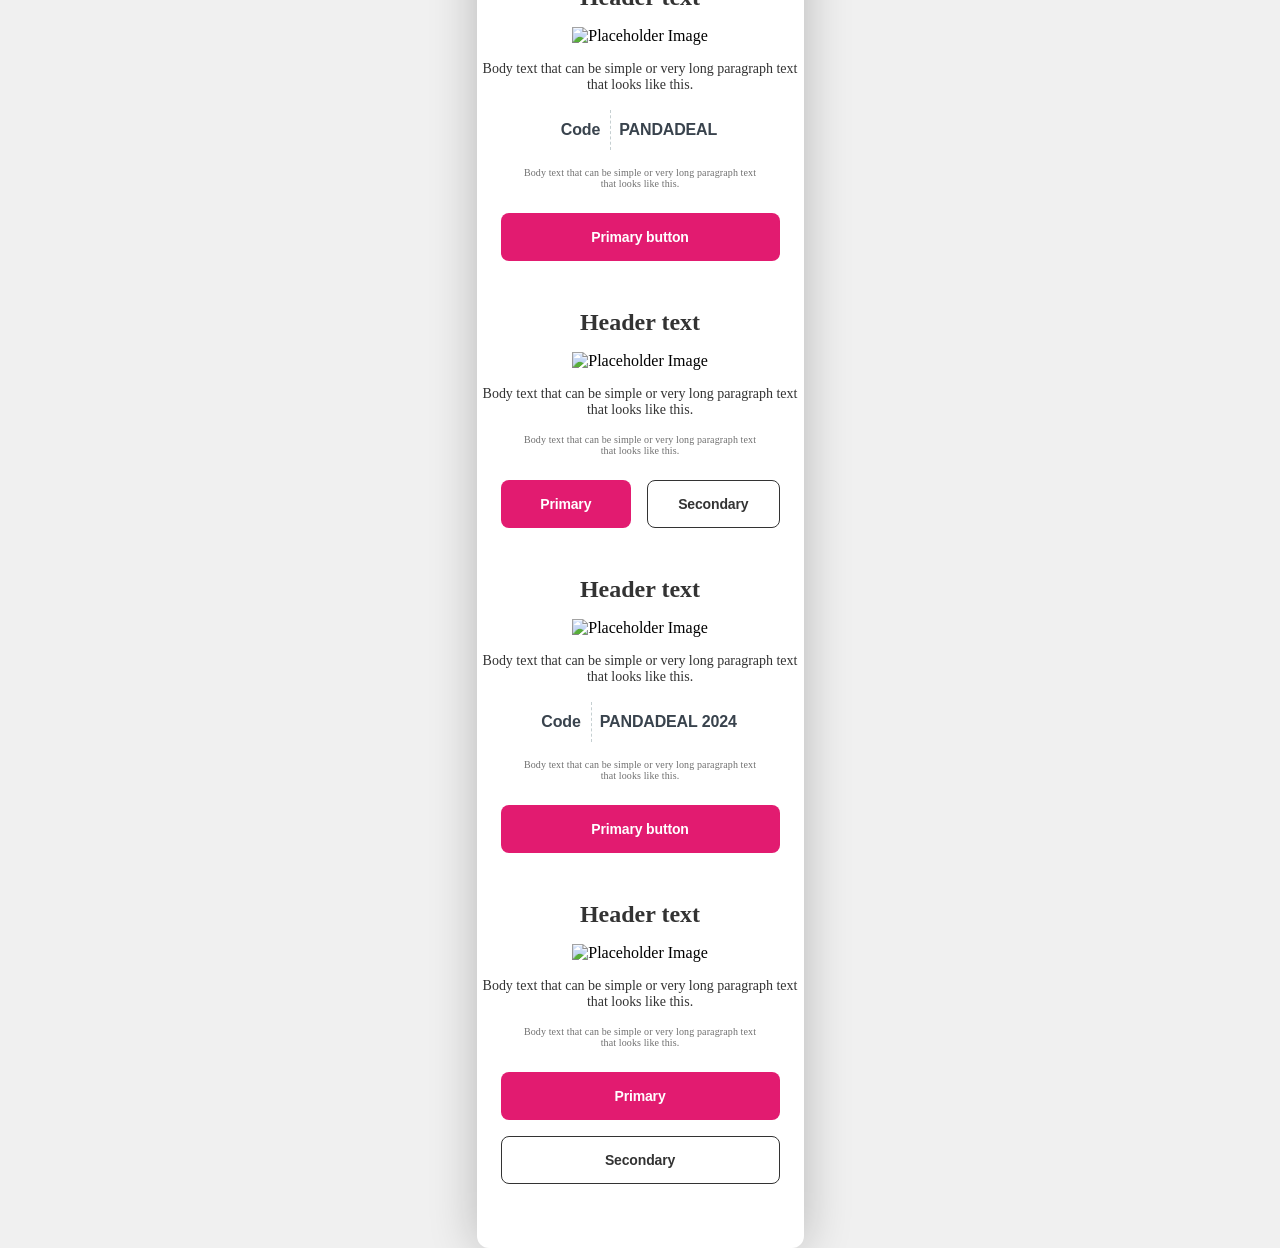
==== commit b5a6b5d1: "animations" ====
--- a/index.html
+++ b/index.html
@@ -8,27 +8,44 @@
 
     <!-- Slick CSS -->
     <link rel="stylesheet" href="https://cdnjs.cloudflare.com/ajax/libs/slick-carousel/1.8.1/slick.min.css">
-    <link rel="stylesheet" href="styles.css">
+    <link rel="stylesheet" href="./styles.css">
     <link href="https://fonts.cdnfonts.com/css/sf-pro-display" rel="stylesheet">
 </head>
-
 <body>
     <div class="message-container">
-        <div class="header">
-            <div class="button-close" id="btn-close">
+        <div class="message-container__header">
+            <div class="message-container__button-close" id="btn-close">
                 <a href="appboy://close"><img src="https://braze-images.com/appboy/communication/assets/svg_assets/files/668e70f3d74fef00594c760a/original.svg?1720611058" alt="Close Button"></a>
             </div>      
         </div>
         <div class="slick-container">
             <div class="slick-slide">
-                <div class="headline_container">
-                    <div class="headline-text">Header text</div>
+                <div class="message-container__headline-container">
+                    <div class="message-container__headline-text">Header text</div>
                 </div>
-                <div class="message-image">
+                <div class="message-container__image">
                     <img src="https://braze-images.com/appboy/communication/assets/image_assets/images/668e70f36eff9f005a67e9f7/original.png?1720611059" alt="Placeholder Image">
                 </div>
-                <div class="message-body">
-                    <p class="body-heading">Body text that can be simple or very long paragraph text that looks like this.</p>
+                <div class="message-container__body">
+                    <p class="message-container__body-heading">Body text that can be simple or very long paragraph text that looks like this.</p>
+                    <p class="message-container__body-paragraph">Body text that can be simple or very long paragraph text that looks like this.</p>
+                </div>
+                <div class="message-container__footer">
+                    <div class="button-container">
+                        <button class="button-container__button button-container__button--primary">Primary</button>
+                        <button class="button-container__button button-container__button--secondary">Secondary</button>
+                    </div>
+                </div>
+            </div>
+            <div class="slick-slide">
+                <div class="message-container__headline-container">
+                    <div class="message-container__headline-text">Header text</div>
+                </div>
+                <div class="message-container__image">
+                    <img src="https://braze-images.com/appboy/communication/assets/image_assets/images/668e70f36eff9f005a67e9f7/original.png?1720611059" alt="Placeholder Image">
+                </div>
+                <div class="message-container__body">
+                    <p class="message-container__body-heading">Body text that can be simple or very long paragraph text that looks like this.</p>
                     <div class="code-frame">
                         <div class="code-frame__voucher">
                             <div class="code-frame__voucher-body">
@@ -41,21 +58,39 @@
                             </div>
                         </div>
                     </div>
-                    <p class="body-paragraph">Body text that can be simple or very long paragraph text that looks like this.</p>
+                    <p class="message-container__body-paragraph">Body text that can be simple or very long paragraph text that looks like this.</p>
                 </div>
-                <div class="message-footer">
-                    <button class="primary-button">Primary button</button>
+                <div class="message-container__footer">
+                    <button class="message-container__primary-button">Primary button</button>
                 </div>
             </div>
             <div class="slick-slide">
-                <div class="headline_container">
-                    <div class="headline-text">Header text</div>
+                <div class="message-container__headline-container">
+                    <div class="message-container__headline-text">Header text</div>
                 </div>
-                <div class="message-image">
+                <div class="message-container__image">
                     <img src="https://braze-images.com/appboy/communication/assets/image_assets/images/668e70f36eff9f005a67e9f7/original.png?1720611059" alt="Placeholder Image">
                 </div>
-                <div class="message-body">
-                    <p class="body-heading">Body text that can be simple or very long paragraph text that looks like this.</p>
+                <div class="message-container__body">
+                    <p class="message-container__body-heading">Body text that can be simple or very long paragraph text that looks like this.</p>
+                    <p class="message-container__body-paragraph">Body text that can be simple or very long paragraph text that looks like this.</p>
+                </div>
+                <div class="message-container__footer">
+                    <div class="button-container">
+                        <button class="button-container__button button-container__button--primary">Primary</button>
+                        <button class="button-container__button button-container__button--secondary">Secondary</button>
+                    </div>
+                </div>
+            </div>
+            <div class="slick-slide">
+                <div class="message-container__headline-container">
+                    <div class="message-container__headline-text">Header text</div>
+                </div>
+                <div class="message-container__image">
+                    <img src="https://braze-images.com/appboy/communication/assets/image_assets/images/668e70f36eff9f005a67e9f7/original.png?1720611059" alt="Placeholder Image">
+                </div>
+                <div class="message-container__body">
+                    <p class="message-container__body-heading">Body text that can be simple or very long paragraph text that looks like this.</p>
                     <div class="code-frame">
                         <div class="code-frame__voucher">
                             <div class="code-frame__voucher-body">
@@ -68,100 +103,31 @@
                             </div>
                         </div>
                     </div>
-                    <p class="body-paragraph">Body text that can be simple or very long paragraph text that looks like this.</p>
+                    <p class="message-container__body-paragraph">Body text that can be simple or very long paragraph text that looks like this.</p>
                 </div>
-                <div class="message-footer">
-                    <button class="primary-button">Primary button</button>
-            <button class="secondary-button">Secondary button</button>
+                <div class="message-container__footer">
+                    <button class="message-container__primary-button">Primary button</button>
                 </div>
             </div>
             <div class="slick-slide">
-                <div class="headline_container">
-                    <div class="headline-text">Header text</div>
+                <div class="message-container__headline-container">
+                    <div class="message-container__headline-text">Header text</div>
                 </div>
-                <div class="message-image">
+                <div class="message-container__image">
                     <img src="https://braze-images.com/appboy/communication/assets/image_assets/images/668e70f36eff9f005a67e9f7/original.png?1720611059" alt="Placeholder Image">
                 </div>
-                <div class="message-body">
-                    <p class="body-heading">Body text that can be simple or very long paragraph text that looks like this.</p>
-                    <div class="code-frame">
-                        <div class="code-frame__voucher">
-                            <div class="code-frame__voucher-body">
-                                <div id="left" class="code-frame__cap"></div>
-                                <div class="code-frame__voucher-text">
-                                    <span class="code-frame__text">Code</span>
-                                    <span class="code-frame__text">PANDADEAL</span>
-                                </div>
-                                <div id="right" class="code-frame__cap"></div>
-                            </div>
-                        </div>
-                    </div>
-                    <p class="body-paragraph">Body text that can be simple or very long paragraph text that looks like this.</p>
+                <div class="message-container__body">
+                    <p class="message-container__body-heading">Body text that can be simple or very long paragraph text that looks like this.</p>
+                    <p class="message-container__body-paragraph">Body text that can be simple or very long paragraph text that looks like this.</p>
                 </div>
-                <div class="message-footer">
-                    <button class="primary-button">Primary button</button>
-                </div>
-            </div>
-            <div class="slick-slide">
-                <div class="headline_container">
-                    <div class="headline-text">Header text</div>
-                </div>
-                <div class="message-image">
-                    <img src="https://braze-images.com/appboy/communication/assets/image_assets/images/668e70f36eff9f005a67e9f7/original.png?1720611059" alt="Placeholder Image">
-                </div>
-                <div class="message-body">
-                    <p class="body-heading">Body text that can be simple or very long paragraph text that looks like this.</p>
-                    <div class="code-frame">
-                        <div class="code-frame__voucher">
-                            <div class="code-frame__voucher-body">
-                                <div id="left" class="code-frame__cap"></div>
-                                <div class="code-frame__voucher-text">
-                                    <span class="code-frame__text">Code</span>
-                                    <span class="code-frame__text">PANDADEAL</span>
-                                </div>
-                                <div id="right" class="code-frame__cap"></div>
-                            </div>
-                        </div>
-                    </div>
-                    <p class="body-paragraph">Body text that can be simple or very long paragraph text that looks like this.</p>
-                </div>
-                <div class="message-footer">
-                    <div class="button-container">
-                        <button class="primary-button__inline">Primary</button>
-                        <button class="secondary-button__inline">Secondary</button>
-                    </div>
-                </div>
-            </div>
-            <div class="slick-slide">
-                <div class="headline_container">
-                    <div class="headline-text">Header text</div>
-                </div>
-                <div class="message-image">
-                    <img src="https://braze-images.com/appboy/communication/assets/image_assets/images/668e70f36eff9f005a67e9f7/original.png?1720611059" alt="Placeholder Image">
-                </div>
-                <div class="message-body">
-                    <p class="body-heading">Body text that can be simple or very long paragraph text that looks like this.</p>
-                    <div class="code-frame">
-                        <div class="code-frame__voucher">
-                            <div class="code-frame__voucher-body">
-                                <div id="left" class="code-frame__cap"></div>
-                                <div class="code-frame__voucher-text">
-                                    <span class="code-frame__text">Code</span>
-                                    <span class="code-frame__text">PANDADEAL</span>
-                                </div>
-                                <div id="right" class="code-frame__cap"></div>
-                            </div>
-                        </div>
-                    </div>
-                    <p class="body-paragraph">Body text that can be simple or very long paragraph text that looks like this.</p>
-                </div>
-                <div class="message-footer">
-                    <button class="primary-button">Primary button</button>
+                <div class="message-container__footer">
+                    <button class="primary-button">Primary</button>
+                    <button class="secondary-button">Secondary</button>
+
                 </div>
             </div>
         </div>
-
-      <div class="slick-controls">
+        <div class="slick-controls">
             <img class="slick-prev" src="https://braze-images.com/appboy/communication/assets/svg_assets/files/668e70f350547b005adc2de9/original.svg?1720611059" alt="">
             <div class="slick-dots"></div>
             <img class="slick-next" src="https://braze-images.com/appboy/communication/assets/svg_assets/files/668e70f3568e4d00591649b5/original.svg?1720611059" alt="">
--- a/styles.css
+++ b/styles.css
@@ -1,213 +1,322 @@
 :root {
-    --primary-color: #E21B70;
-    --primary-neutral: #333333;
-    --secondary-neutral: #707070;
-    --secondary-interaction: #39434D;
-    --white: #ffffff;
-    --neutral-inactive: #CACACA;
-    --headline-font-size: 24px;
-    --h2-font-size: 14px;
-    --p-font-size: 10px;
-    --headline-line-height: 28px;
-    --h2-line-height: 16px;
-    --p-line-height: 11px;
-    --headline-weight: 700;
-    --h2-weight: 400;
-    --h2-space: -0.015px;
-    --p-space: 0.12px;
-    --modal-shadow: 0px 0px 48px 0px rgba(0, 0, 0, 0.24);
-  }
+  --primary-color: #E21B70;
+  --primary-color-dark: #ce206b;
+  --primary-neutral: #333333;
+  --secondary-neutral: #707070;
+  --secondary-interaction: #39434D;
+  --white: #ffffff;
+  --white-hover: #edeaea;
+  --neutral-inactive: #CACACA;
+  --headline-font-size: 24px;
+  --h2-font-size: 14px;
+  --p-font-size: 10px;
+  --headline-line-height: 28px;
+  --h2-line-height: 16px;
+  --p-line-height: 11px;
+  --headline-weight: 700;
+  --code-weight: 500;
+  --h2-weight: 400;
+  --h2-space: -0.015px;
+  --p-space: 0.12px;
+  --code-font-size: 16px;
+  --modal-shadow: 0px 0px 48px 0px rgba(0, 0, 0, 0.24);
+}
+
+@font-face {
+  font-family: "SF Pro";
+  src: url('https://braze-images.com/appboy/communication/assets/font_assets/files/668e7017650b090063bf6ae3/original.otf?1720610839') format("opentype");
+  font-weight: 400;
+  font-style: normal;
+}
+
+@font-face {
+  font-family: "SF Pro";
+  src: url(./fonts/SF-Pro-Text-Light.otf) format("opentype");
+  font-weight: 200;
+  font-style: normal;
+}
+
+@font-face {
+  font-family: "Arandir";
+  src: url('https://braze-images.com/appboy/communication/assets/font_assets/files/668e70162c3f1a00582545d1/original.otf?1720610838') format("opentype");
+  font-weight: 300;
+  font-style: normal;
+}
+
+@font-face {
+  font-family: "Arandir";
+  src: url('https://braze-images.com/appboy/communication/assets/font_assets/files/668e701662847c0058a18f76/original.otf?1720610838') format("opentype");
+  font-weight: 700;
+  font-style: normal;
+}
+body {
+  font-family: "SF Pro";
+  display: flex;
+  justify-content: center;
+  align-items: center;
+  height: 100vh;
+  margin: 0;
+  background-color: #f0f0f0;
+}
+
+.message-container {
+  background: var(--white);
+  border-radius: 12px;
+  box-shadow: var(--modal-shadow);
+  width: 327px;
+  text-align: center;
+  position: relative;
+}
+
+.message-container__header {
+  padding: 24px 24px 24px 24px;
+  position: relative;
+}
+
+.message-container__button-close {
+  height: 16px;
+  position: absolute;
+  right: 24px;
+  top: 24px;
+  z-index: 99;
+}
+
+.message-container__headline-container {
+  display: flex;
+  padding: 16px 24px 16px 24px;
+  flex-direction: column;
+  align-items: center;
+  gap: 8px;
+  align-self: stretch;
+}
+
+.message-container__headline-text {
+  font-family: "Arandir";
+  font-size: var(--headline-font-size);
+  font-weight: var(--headline-weight);
+  font-feature-settings: 'salt' on;
+  color: var(   --primary-neutral);
+}
+
+.message-container__image img {
+  width: 100%;
+  height: 325.25px;
+}
+
+img {
+  margin: 0;
+  padding: 0;
+}
+
+.message-container__body {
+  padding-top: 16px;
+}
+
+.message-container__body-heading {
+  font-family: "SF Pro";
+  font-size: var(--h2-font-size);
+  font-weight: var(--h2-weight);
+  line-height: var(--h2-line-height);
+  letter-spacing: var(--h2-space);
+  padding-bottom: 16px;
+  color: var(   --primary-neutral);
+}
+
+.message-container__body-heading p {
+  margin: 0;
+}
+
+.message-container__body-paragraph {
+  font-family: "SF Pro";
+  font-size: var(--p-font-size);
+  font-weight: var(--h2-weight);
+  line-height: var(--p-line-height);
+  letter-spacing: var(--p-space);
+  color: var(--secondary-neutral);
+  padding: 0px 40px;
+}
+
+.message-container__footer {
+  padding: 24px 24px 32px 24px;
+}
+
+.message-container__primary-button {
+  background: var(--primary-color);
+  color: var(--white);
+  height: 48px;
+  padding: 12px 16px;
+  border: none;
+  border-radius: 8px;
+  cursor: pointer;
+  font-size: 14px;
+  font-weight: 700;
+  line-height: 16px;
+  letter-spacing: -0.15px;
+  width: 100%;
+  transition: transform 0.1s ease, background-color 0.1s ease;
+
+
+}
+
+.message-container__primary-button:hover,
+.message-container__primary-button:active {
+  transform: scale(1.05);
+  background-color: var( --primary-color-dark);
+
+}
+
+.message-container__body p {
+  margin: 0;
+}
+
+.code-frame {
+  display: flex;
+  align-items: center;
+  justify-content: center;
+  margin-bottom: 16px;
+}
+
+.code-frame svg {
+  margin-right: 8px;
+}
+
+.code-text {
+  display: flex;
+  align-items: center;
+  font-family: "SF Pro";
+  font-size: var(--code-font-size);
+  font-weight: var( --code-weight);
+  color: var(--primary-neutral);
+
+}
+
+.code-text span:first-child {
+  margin-right: 8px;
+  font-weight: var(--h2-weight);
+}
+
+
+.body-paragraph {
+  font-family: "SF Pro";
+  font-size: var(--p-font-size);
+  font-weight: var(--h2-weight);
+  line-height: var(--p-line-height);
+  letter-spacing: var(--p-space);
+  color: var(--secondary-neutral);
+  padding: 0px 40px;
+
+}
+
+.message-footer {
+  padding: 24px 24px 32px 24px;
+}
+
+.button-container__button--primary {
+  background: var(--primary-color);
+  color: var(--white);
+  height: 48px;
+  padding: 12px 16px;
+  border: none;
+  border-radius: 8px;
+  cursor: pointer;
+  font-size: 14px;
+  font-weight: 700;
+  line-height: 16px;
+  letter-spacing: -0.15px;
+  width: 100%;
+  transition: transform 0.1s ease, background-color 0.1s ease;
+
+
+}
+
+.button-container__button--primary:hover,
+.button-container__button--primary:active {
+  transform: scale(1.02);
+  background-color: var( --primary-color-dark);
+
+}
+
+.button-container__button--secondary {
+  background: var(--white);
+  color: var( --primary-neutral);
+  height: 48px;
+  padding: 12px 16px;
+  border: 1px solid  var( --primary-neutral);
+  border-radius: 8px;
+  cursor: pointer;
+  font-size: 14px;
+  font-weight: 700;
+  line-height: 16px;
+  letter-spacing: -0.15px;
+  width: 100%;
+
+  transition: transform 0.1s ease, background-color 0.1s ease;
+
   
-  @font-face {
-    font-family: "SF Pro";
-    src: url('https://braze-images.com/appboy/communication/assets/font_assets/files/668e7017650b090063bf6ae3/original.otf?1720610839') format("opentype");
-    font-weight: 400;
-    font-style: normal;
-  }
-  
-  @font-face {
-    font-family: "SF Pro";
-    src: url(./fonts/SF-Pro-Text-Light.otf) format("opentype");
-    font-weight: 200;
-    font-style: normal;
-  }
-  
-  @font-face {
-    font-family: "Arandir";
-    src: url('https://braze-images.com/appboy/communication/assets/font_assets/files/668e70162c3f1a00582545d1/original.otf?1720610838') format("opentype");
-    font-weight: 300;
-    font-style: normal;
-  }
-  
-  @font-face {
-    font-family: "Arandir";
-    src: url('https://braze-images.com/appboy/communication/assets/font_assets/files/668e701662847c0058a18f76/original.otf?1720610838') format("opentype");
-    font-weight: 700;
-    font-style: normal;
-  }
-  
-  body {
-    font-family: "SF Pro";
-    display: flex;
-    justify-content: center;
-    align-items: center;
-    height: 100vh;
-    margin: 0;
-    background-color: #f0f0f0;
-  }
-  
-  .message-container {
-    background: var(--white);
-    border-radius: 12px;
-    box-shadow: var(--modal-shadow);
-    width: 327px;
-    text-align: center;
-    position: relative;
-  }
-  
-  .header {
-    padding: 24px 24px 24px 24px;
-    position: relative;
-  }
-  
-  .button-close {
-    height: 16px;
-    position: absolute;
-    right: 24px;
-    top: 24px;
-    z-index: 99;
-  }
-  
-  .headline_container {
-    display: flex;
-    padding: 16px 24px 16px 24px;
-    flex-direction: column;
-    align-items: center;
-    gap: 8px;
-    align-self: stretch;
-  
-  }
-  
-  .headline-text {
-    font-family: "Arandir";
-    font-size: var(--headline-font-size);
-    font-weight: var(--headline-weight);
-    font-feature-settings: 'salt' on;
-  
-  }
-  
-  .message-image img {
-    width: 100%;
-    height: 325.25px;
-  }
-  
-  img {
-    margin: 0;
-   
-    padding: 0;
-  
-  }
-  
-  .message-body {
-    padding-top: 16px;
-  }
-  
-  .body-heading {
-    font-family: "SF Pro";
-    font-size: var(--h2-font-size);
-    font-weight: var(--h2-weight);
-    line-height: var(--h2-line-height);
-    letter-spacing: var(--h2-space);
-    padding-bottom: 16px;
-  
-  
-  }
-  .body-heading p{
-   margin: 0;
-  }
-  .code-frame {
-    display: flex;
-    align-items: center;
-    justify-content: center;
-    margin-bottom: 16px;
-  }
-  
-  .code-frame svg {
-    margin-right: 8px;
-  }
-  
-  .code-text {
-    display: flex;
-    align-items: center;
-    font-family: "SF Pro";
-    font-size: var(--code-font-size);
-    font-weight: var(--headline-weight);
-    color: var(--primary-neutral);
-  
-  }
-  
-  .code-text span:first-child {
-    margin-right: 8px;
-    font-weight: var(--h2-weight);
-  }
-  
-  
-  .body-paragraph {
-    font-family: "SF Pro";
-    font-size: var(--p-font-size);
-    font-weight: var(--h2-weight);
-    line-height: var(--p-line-height);
-    letter-spacing: var(--p-space);
-    color: var(--secondary-neutral);
-    padding: 0px 40px;
-  
-  }
-  
-  .message-footer {
-    padding: 24px 24px 32px 24px;
-  }
-  
-  .primary-button {
-    background: var(--primary-color);
-    color: var(--white);
-    height: 48px;
-    padding: 12px 16px;
-    border: none;
-    border-radius: 8px;
-    cursor: pointer;
-    font-size: 14px;
-    font-weight: 700;
-    line-height: 16px;
-    letter-spacing: -0.15px;
-    width: 100%;
-  }
-
-  .secondary-button {
-    background: var(--white);
-    color: var(    --primary-neutral);
-    height: 48px;
-    padding: 12px 16px;
-    border: 1px solid  var( --primary-neutral);
-    border-radius: 8px;
-    cursor: pointer;
-    font-size: 14px;
-    font-weight: 700;
-    line-height: 16px;
-    letter-spacing: -0.15px;
-    width: 100%;
-    margin-top: 16px;
+}
+
+.button-container__button--secondary:hover,
+.button-container__button--secondary:active {
+  transform: scale(1.02);
+  background-color: var(--white-hover);
+
+}
+.primary-button {
+  background: var(--primary-color);
+  color: var(--white);
+  height: 48px;
+  padding: 12px 16px;
+  border: none;
+  border-radius: 8px;
+  cursor: pointer;
+  font-size: 14px;
+  font-weight: 700;
+  line-height: 16px;
+  letter-spacing: -0.15px;
+  width: 100%;
+  transition: transform 0.1s ease, background-color 0.1s ease;
+
+}
+
+.secondary-button {
+  background: var(--white);
+  color: var(    --primary-neutral);
+  height: 48px;
+  padding: 12px 16px;
+  border: 1px solid  var( --primary-neutral);
+  border-radius: 8px;
+  cursor: pointer;
+  font-size: 14px;
+  font-weight: 700;
+  line-height: 16px;
+  letter-spacing: -0.15px;
+  width: 100%;
+  margin-top: 16px;
+  transition: transform 0.1s ease, background-color 0.1s ease;
+
+}
+
+.primary-button:hover,
+.primary-button:active {
+  transform: scale(1.05);
+  background-color: var( --primary-color-dark);
+
+}
+
+.secondary-button:hover,
+.secondary-button:active {
+  transform: scale(1.02);
+  background-color: var(--white-hover);
+
 }
 
 .button-container {
   display: flex;
   justify-content: space-between;
   gap: 16px;
-
-
-}
-
-
-.primary-button__inline, .secondary-button__inline {
+}
+
+.button-container__button {
   padding: 12px 16px;
   border-radius: 8px;
   cursor: pointer;
@@ -218,186 +327,281 @@
   flex: 1;
 }
 
-.primary-button__inline {
+.button-container__button--primary {
   background: var(--primary-color);
   color: var(--white);
   border: none;
 }
 
-.secondary-button__inline {
+.button-container__button--secondary {
   background: var(--white);
   color: var(--primary-neutral);
   border: 1px solid var(--primary-neutral);
 }
 
-  .message-body p {
-    margin: 0;
+
+.message-body p {
+  margin: 0;
+
+}
+
+
+.slick-controls {
+  position: relative;
+  display: flex;
+  justify-content: center;
+  align-items: center;
+  padding-bottom: 32px;
+}
+
+.slick-prev,
+.slick-next {
+  font-size: 0;
+  line-height: 0;
+  position: absolute;
+  display: block;
+  width: 16px;
+  height: 16px;
+  padding: 0;
+  cursor: pointer;
+  color: transparent;
+  border: none;
+  outline: none;
+  background: transparent;
+}
+
+.slick-prev {
+  left: 24px;
+}
+
+.slick-next {
+  right: 24px;
+}
+
+.slick-dots {
+  display: flex !important;
+  justify-content: center;
+  align-items: center;
+  list-style: none;
+  padding: 0;
+  margin: 0;
+  position: absolute;
+  bottom: 15px;
+  left: 50%;
+  transform: translateX(-50%);
+
+}
+
+.slick-dots li {
+  position: relative;
+  display: inline-block;
+  padding: 0;
+  cursor: pointer;
+  transition: margin 0.3s ease;
+  color: var( --neutral-inactive);
+
+}
+
+.slick-dots li button {
+  font-size: 0;
+  line-height: 0;
+  display: block;
+  height: 8px;
+  padding: 0;
+  cursor: pointer;
+  color: transparent;
+  border: 0;
+  outline: none;
+  background: transparent;
+  border-radius: 4px;
+  transition: width 0.3s ease;
+}
+
+.slick-dots li button:before {
+  content: '';
+  display: block;
+  height: 8px;
+  border-radius: 4px;
+  transition: background-color 0.3s ease;
+}
+
+
+
+
+
+.code-frame {
+  display: flex;
+  align-items: center;
+  justify-content: center;
+  margin-bottom: 16px;
+}
+
+.code-frame__svg {
+  margin-right: 8px;
+}
+
+.code-frame__text {
+  display: flex;
+  align-items: center;
+  font-family: 'SF Pro Display', sans-serif;                                 
+  font-size: var(--code-font-size);
+  font-weight: 700;
+  color: var(--secondary-interaction);
+  letter-spacing: -0.15px;
+
+}
+
+.code-frame__text span:first-child {
+  margin-right: 8px;
+
+}
+
+.code-frame__voucher {
+  flex: 0 0 auto;
+  display: flex;
+  padding: 0;
+  height: 42px;
+  justify-content: center;
+}
+
+.code-frame__voucher-body {
+  display: flex;
+  position: relative;
+  background-clip: border-box;
+  overflow: hidden;
+  flex-direction: row;
+}
+
+.code-frame__voucher-text {
+  flex: 1 1 auto;
+  display: flex;
+  flex-direction: row;
+  align-items: center;
+  justify-content: space-between;
+  background-image: url(https://braze-images.com/appboy/communication/assets/svg_assets/files/66965616c27893005894b394/original.svg?1721128469);
+  background-repeat: repeat-x;
+}
+
+.code-frame__voucher-text span {
+  flex: 1 1 auto;
+}
+
+.code-frame__cap {
+  flex: 1 1 9px;
+  height: 42px;
+  width: 15px;
+}
+
+#left {
+  background-image: url(https://braze-images.com/appboy/communication/assets/svg_assets/files/6696561516effc00598ec7ae/original.svg?1721128469);
+}
+
+#right {
+  background-image: url(https://braze-images.com/appboy/communication/assets/svg_assets/files/669656161b758d0059cdac61/original.svg?1721128470);
+}
+
+.code-frame__text {
+  padding-top: 11px;
+  padding-bottom: 11px;
+}
+
+.code-frame__text:first-child {
+  padding-right: 8px;
+  border-right: dashed 1.5px #C5CFD1;
+}
+
+.code-frame__text:last-child {
+  padding-left: 8px;
+}
+
+
+
+/* For devices with a max width of 360px */
+@media (max-width: 360px) {
+
+
+  .message-container {
+      width: 100%;
+ 
+      height: auto;
+      margin: 0;
+  }
+
+  .message-container__header,
+  .message-container__body,
+  .message-container__footer {
+          padding: 0.8rem;
+  }
+
+  .message-container__headline-container,
+  .message-container__body-heading,
+  .message-container__body-paragraph,
+  .button-container {
+      padding: 0.8rem 0.8rem;
+  }
+
+  .message-container__image img {
+      height: auto;
+  }
+
+  .button-container {
+      flex-direction: column;
+      gap: 0.8rem;
+  }
+
+  .button-container__button {
+      width: 100%;
+  }
+
+  .code-frame__voucher-text {
+      background-size: contain;
+  }
+
   
-  }
-  
-
-  .slick-controls {
-    position: relative;
-    display: flex;
-    justify-content: center;
-    align-items: center;
-    padding-bottom: 32px;
-  }
-  
-  .slick-prev,
-  .slick-next {
-    font-size: 0;
-    line-height: 0;
-    position: absolute;
-    display: block;
-    width: 16px;
-    height: 16px;
-    padding: 0;
-    cursor: pointer;
-    color: transparent;
-    border: none;
-    outline: none;
-    background: transparent;
-  }
-  
-  .slick-prev {
-    left: 24px;
-  }
-  
-  .slick-next {
-    right: 24px;
-  }
-  
-  .slick-dots {
-    display: flex !important;
-    justify-content: center;
-    align-items: center;
-    list-style: none;
-    padding: 0;
-    margin: 0;
-    position: absolute;
-    bottom: 15px;
-    left: 50%;
-    transform: translateX(-50%);
-  
-  }
-  
-  .slick-dots li {
-    position: relative;
-    display: inline-block;
-    padding: 0;
-    cursor: pointer;
-    transition: margin 0.3s ease;
-    color: var( --neutral-inactive);
-  
-  }
-  
-  .slick-dots li button {
-    font-size: 0;
-    line-height: 0;
-    display: block;
-    height: 8px;
-    padding: 0;
-    cursor: pointer;
-    color: transparent;
-    border: 0;
-    outline: none;
-    background: transparent;
-    transition: width 0.3s ease;
-  }
-  
-  .slick-dots li button:before {
-    content: '';
-    display: block;
-    height: 8px;
-    background-color: var(  --secondary-neutral);
-    border-radius: 4px;
-    transition: background-color 0.3s ease;
-  }
-  
-  
-
-  .code-frame {
-    display: flex;
-    align-items: center;
-    justify-content: center;
-    margin-bottom: 16px;
-}
-
-.code-frame__svg {
-    margin-right: 8px;
-}
-
-.code-frame__text {
-    display: flex;
-    align-items: center;
-    font-family: 'SF Pro Display', sans-serif;                                 
-    font-size: var(--code-font-size);
-    font-weight: 700;
-    color: var(--secondary-interaction);
-    letter-spacing: -0.15px;
-
-}
-
-.code-frame__text span:first-child {
-    margin-right: 8px;
+}
+
+/* For devices with a max width of 320px */
+@media (max-width: 320px) {
+  html {
+      font-size: 0.6rem; /* Scale down to 60% */
+  }
+
+  .message-container {
+      width: 100%;
+      border-radius: 0;
+      height: auto;
+      margin: 0;
+  }
+
+  .message-container__header,
+  .message-container__body,
+  .message-container__footer {
+      padding: 0.8rem;
+  }
+
+  .message-container__headline-container,
+  .message-container__body-heading,
+  .message-container__body-paragraph,
+  .button-container {
+      padding: 0.3rem 0.6rem;
+  }
+
+  .message-container__image img {
+      height: auto;
+  }
+
+  .button-container {
+      flex-direction: column;
+      gap: 0.9rem;
+  }
+
+  .button-container__button {
+      width: 100%;
+  }
+
+  .code-frame__voucher-text {
+      background-size: contain;
+  }
+
  
 }
-
-.code-frame__voucher {
-    flex: 0 0 auto;
-    display: flex;
-    padding: 0;
-    height: 42px;
-    justify-content: center;
-}
-
-.code-frame__voucher-body {
-    display: flex;
-    position: relative;
-    background-clip: border-box;
-    overflow: hidden;
-    flex-direction: row;
-}
-
-.code-frame__voucher-text {
-    flex: 1 1 auto;
-    display: flex;
-    flex-direction: row;
-    align-items: center;
-    justify-content: space-between;
-    background-image: url(https://braze-images.com/appboy/communication/assets/svg_assets/files/66965616c27893005894b394/original.svg?1721128469);
-    background-repeat: repeat-x;
-}
-
-.code-frame__voucher-text span {
-    flex: 1 1 auto;
-}
-
-.code-frame__cap {
-    flex: 1 1 9px;
-    height: 42px;
-    width: 15px;
-}
-
-#left {
-    background-image: url(https://braze-images.com/appboy/communication/assets/svg_assets/files/6696561516effc00598ec7ae/original.svg?1721128469);
-}
-
-#right {
-    background-image: url(https://braze-images.com/appboy/communication/assets/svg_assets/files/669656161b758d0059cdac61/original.svg?1721128470);
-}
-
-.code-frame__text {
-    padding-top: 11px;
-    padding-bottom: 11px;
-}
-
-.code-frame__text:first-child {
-    padding-right: 8px;
-    border-right: dashed 1.5px #C5CFD1;
-}
-
-.code-frame__text:last-child {
-    padding-left: 8px;
-}
